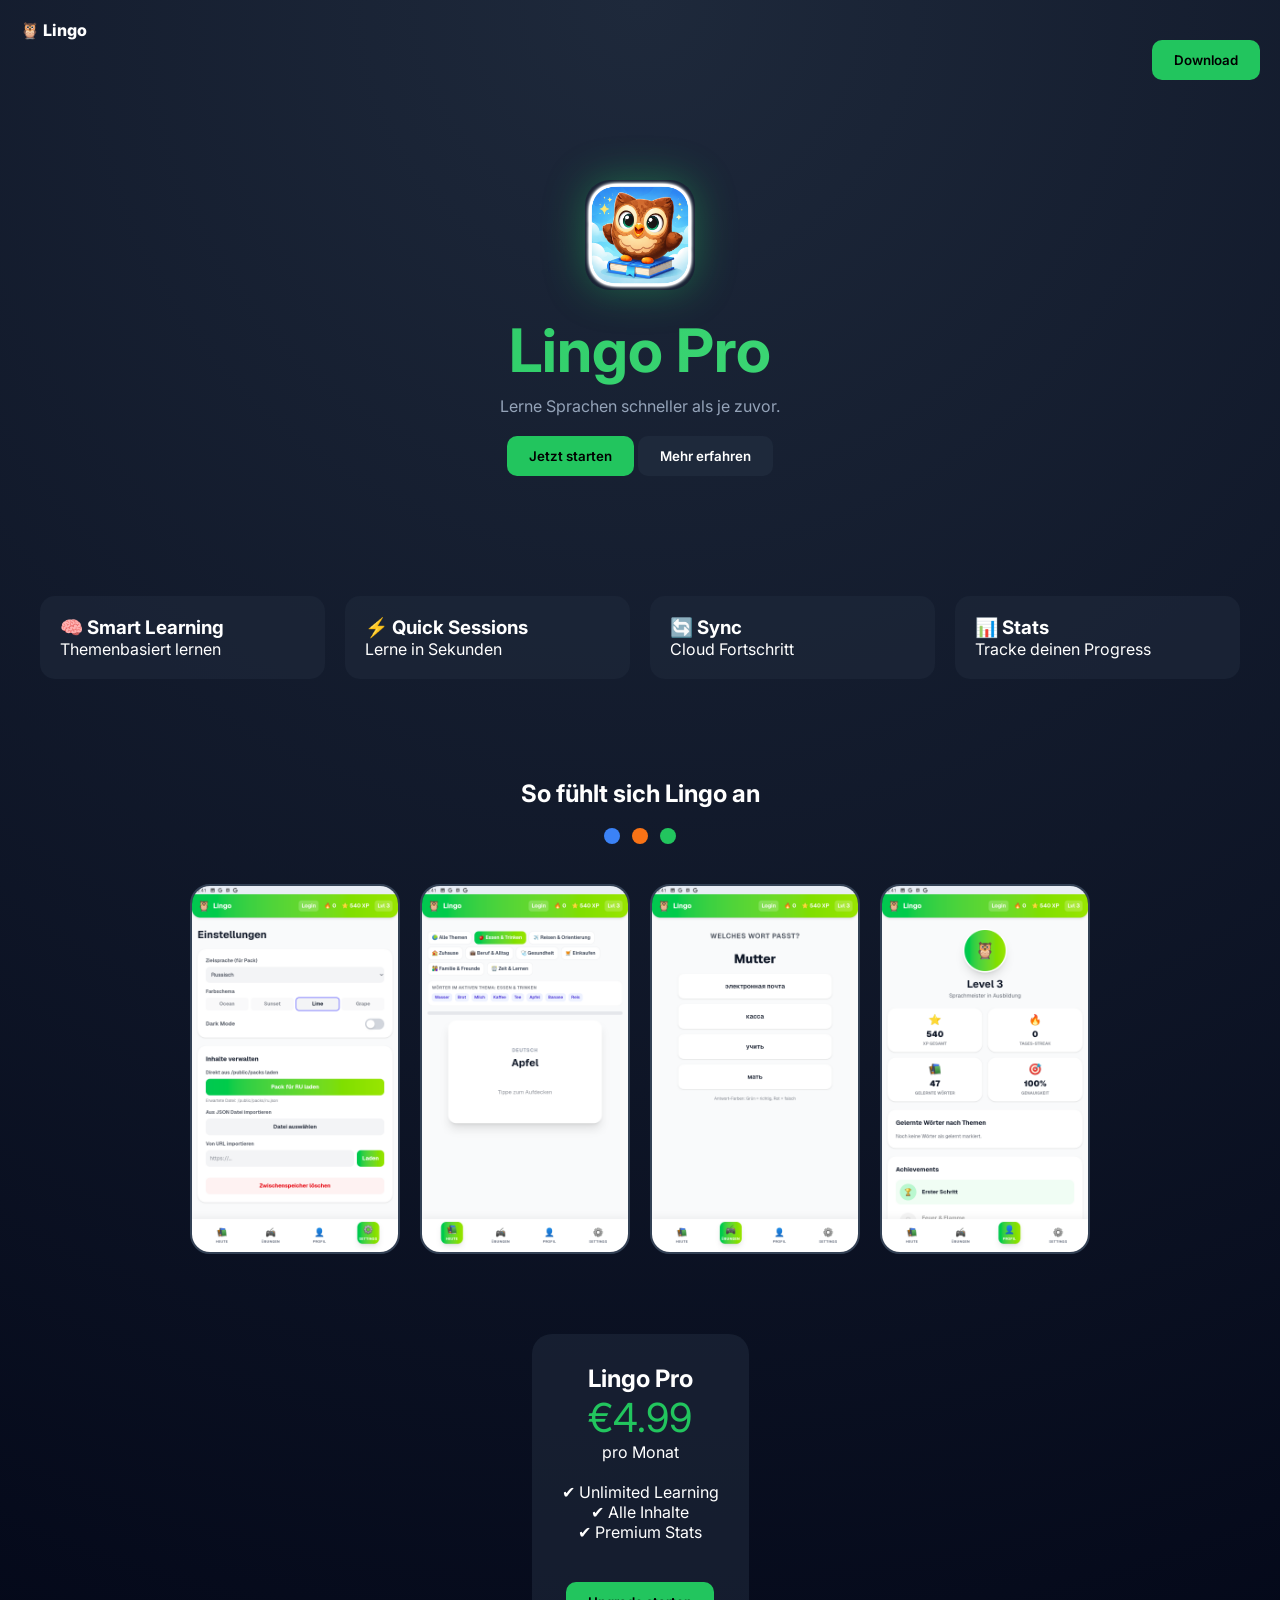
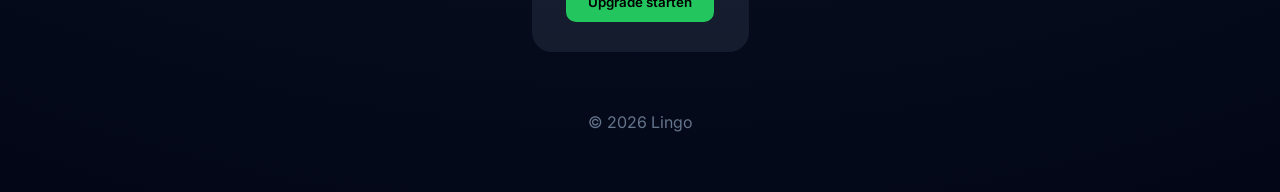
==== index.html @ 9aa7d216 "Add files via upload" ====
<!DOCTYPE html>
<html lang="de">
<head>
<meta charset="UTF-8">
<meta name="viewport" content="width=device-width, initial-scale=1.0">
<title>Lingo Pro</title>

<link href="https://fonts.googleapis.com/css2?family=Inter:wght@300;400;600;800&display=swap" rel="stylesheet">

<style>
*{margin:0;padding:0;box-sizing:border-box;font-family:'Inter',sans-serif;}

body{
  background: radial-gradient(circle at top,#1e293b,#020617);
  color:white;
}

/* NAV */
.nav{
  display:flex;
  justify-content:space-between;
  padding:20px;
}

.logo{font-weight:800;}

/* HERO */
.hero{
  text-align:center;
  padding:80px 20px;
}

.owl{
  width:110px;
  border-radius:25px;
  margin-bottom:20px;
  animation:float 3s ease-in-out infinite;
  box-shadow:0 0 40px rgba(34,197,94,0.4);
}

@keyframes float{
  0%,100%{transform:translateY(0);}
  50%{transform:translateY(-10px);}
}

.hero h1{
  font-size:60px;
  background:linear-gradient(90deg,#22c55e,#4ade80);
  -webkit-background-clip:text;
  color:transparent;
}

.hero p{color:#94a3b8;margin-top:10px;}

.btn{
  margin-top:20px;
  padding:12px 22px;
  border:none;
  border-radius:10px;
  font-weight:600;
  cursor:pointer;
}

.btn-primary{background:#22c55e;color:black;}
.btn-secondary{background:#1e293b;color:white;}

/* FEATURES */
.features{
  display:grid;
  grid-template-columns:repeat(auto-fit,minmax(220px,1fr));
  gap:20px;
  padding:40px;
}

.card{
  background:rgba(30,41,59,0.6);
  padding:20px;
  border-radius:15px;
  transition:.3s;
}

.card:hover{transform:translateY(-5px);}

/* SCREEN SECTION */
.phone-section{
  text-align:center;
  margin-top:60px;
}

/* THEME SWITCH */
.theme-switch{
  display:flex;
  justify-content:center;
  gap:12px;
  margin-top:20px;
}

.theme-switch button{
  width:16px;
  height:16px;
  border:none;
  border-radius:50%;
  cursor:pointer;
}

/* DESKTOP GRID */
.desktop-grid{
  display:grid;
  grid-template-columns:repeat(4,1fr);
  gap:20px;
  max-width:900px;
  margin:40px auto;
}

.desktop-grid img{
  width:100%;
  border-radius:20px;
  border:2px solid #334155;
  transition:.3s;
}

.desktop-grid img:hover{
  transform:scale(1.05);
}

/* MOBILE PHONE */
.phone{
  width:260px;
  height:520px;
  margin:30px auto;
  border-radius:40px;
  border:2px solid #334155;
  overflow:hidden;
  display:none;
}

.slides{
  display:flex;
  width:100%;
  height:100%;
  transition:.5s;
}

.slide{min-width:100%;}

.slide img{
  width:100%;
  height:100%;
  object-fit:cover;
}

/* DOTS */
.dots{
  display:flex;
  justify-content:center;
  gap:8px;
}

.dot{
  width:8px;
  height:8px;
  background:#64748b;
  border-radius:50%;
  cursor:pointer;
}

.dot.active{background:#22c55e;}

/* RESPONSIVE */
@media(max-width:768px){
  .desktop-grid{display:none;}
  .phone{display:block;}
}

@media(min-width:769px){
  .phone,.dots{display:none;}
}

/* PRICING */
.pricing{
  text-align:center;
  margin-top:80px;
}

.price-box{
  display:inline-block;
  padding:30px;
  background:rgba(30,41,59,0.6);
  border-radius:20px;
}

.price{
  font-size:40px;
  color:#22c55e;
}

/* FOOTER */
footer{
  text-align:center;
  margin:60px 0;
  color:#64748b;
}
</style>
</head>

<body>

<!-- NAV -->
<div class="nav">
  <div class="logo">🦉 Lingo</div>
  <button class="btn btn-primary">Download</button>
</div>

<!-- HERO -->
<section class="hero">
  <img src="img/Appicon.png" class="owl">
  <h1>Lingo Pro</h1>
  <p>Lerne Sprachen schneller als je zuvor.</p>

  <button class="btn btn-primary">Jetzt starten</button>
  <button class="btn btn-secondary">Mehr erfahren</button>
</section>

<!-- FEATURES -->
<section class="features">
  <div class="card"><h3>🧠 Smart Learning</h3><p>Themenbasiert lernen</p></div>
  <div class="card"><h3>⚡ Quick Sessions</h3><p>Lerne in Sekunden</p></div>
  <div class="card"><h3>🔄 Sync</h3><p>Cloud Fortschritt</p></div>
  <div class="card"><h3>📊 Stats</h3><p>Tracke deinen Progress</p></div>
</section>

<!-- SCREEN SECTION -->
<section class="phone-section">
  <h2>So fühlt sich Lingo an</h2>

  <div class="theme-switch">
    <button onclick="setTheme('blue')" style="background:#3b82f6"></button>
    <button onclick="setTheme('orange')" style="background:#f97316"></button>
    <button onclick="setTheme('green')" style="background:#22c55e"></button>
  </div>

  <div class="desktop-grid" id="desktopGrid"></div>

  <div class="phone">
    <div class="slides" id="slides"></div>
  </div>

  <div class="dots" id="dots"></div>
</section>

<!-- PRICING -->
<section class="pricing">
  <div class="price-box">
    <h2>Lingo Pro</h2>
    <div class="price">€4.99</div>
    <p>pro Monat</p>
    <br>
    <p>✔ Unlimited Learning<br>✔ Alle Inhalte<br>✔ Premium Stats</p>
    <br>
    <button class="btn btn-primary">Upgrade starten</button>
  </div>
</section>

<footer>© 2026 Lingo</footer>

<script>
const themes={
  blue:["img/blue/BLUE1.png","img/blue/BLUE2.png","img/blue/BLUE3.png","img/blue/BLUE4.png"],
  orange:["img/orange/ORANGE1.png","img/orange/ORANGE2.png","img/orange/ORANGE3.png","img/orange/ORANGE4.png"],
  green:["img/green/GREEN1.png","img/green/GREEN2.png","img/green/GREEN3.png","img/green/GREEN4.png"]
};

let currentTheme="green";
let index=0;

const slides=document.getElementById("slides");
const dotsContainer=document.getElementById("dots");
const desktopGrid=document.getElementById("desktopGrid");

function loadTheme(theme){
  currentTheme=theme;
  index=0;

  desktopGrid.innerHTML="";
  themes[theme].forEach(img=>{
    const image=document.createElement("img");
    image.src=img;
    desktopGrid.appendChild(image);
  });

  slides.innerHTML="";
  dotsContainer.innerHTML="";

  themes[theme].forEach((img,i)=>{
    const slide=document.createElement("div");
    slide.className="slide";

    const image=document.createElement("img");
    image.src=img;

    slide.appendChild(image);
    slides.appendChild(slide);

    const dot=document.createElement("div");
    dot.className="dot";
    if(i===0) dot.classList.add("active");

    dot.onclick=()=>goToSlide(i);
    dotsContainer.appendChild(dot);
  });
}

function updateDots(){
  document.querySelectorAll(".dot").forEach(d=>d.classList.remove("active"));
  document.querySelectorAll(".dot")[index].classList.add("active");
}

function goToSlide(i){
  index=i;
  slides.style.transform="translateX(-"+(i*100)+"%)";
  updateDots();
}

function setTheme(theme){
  loadTheme(theme);
}

setInterval(()=>{
  const keys=Object.keys(themes);
  let i=keys.indexOf(currentTheme);
  i=(i+1)%keys.length;
  loadTheme(keys[i]);
},8000);

setInterval(()=>{
  index=(index+1)%themes[currentTheme].length;
  goToSlide(index);
},3000);

loadTheme(currentTheme);
</script>

</body>
</html>
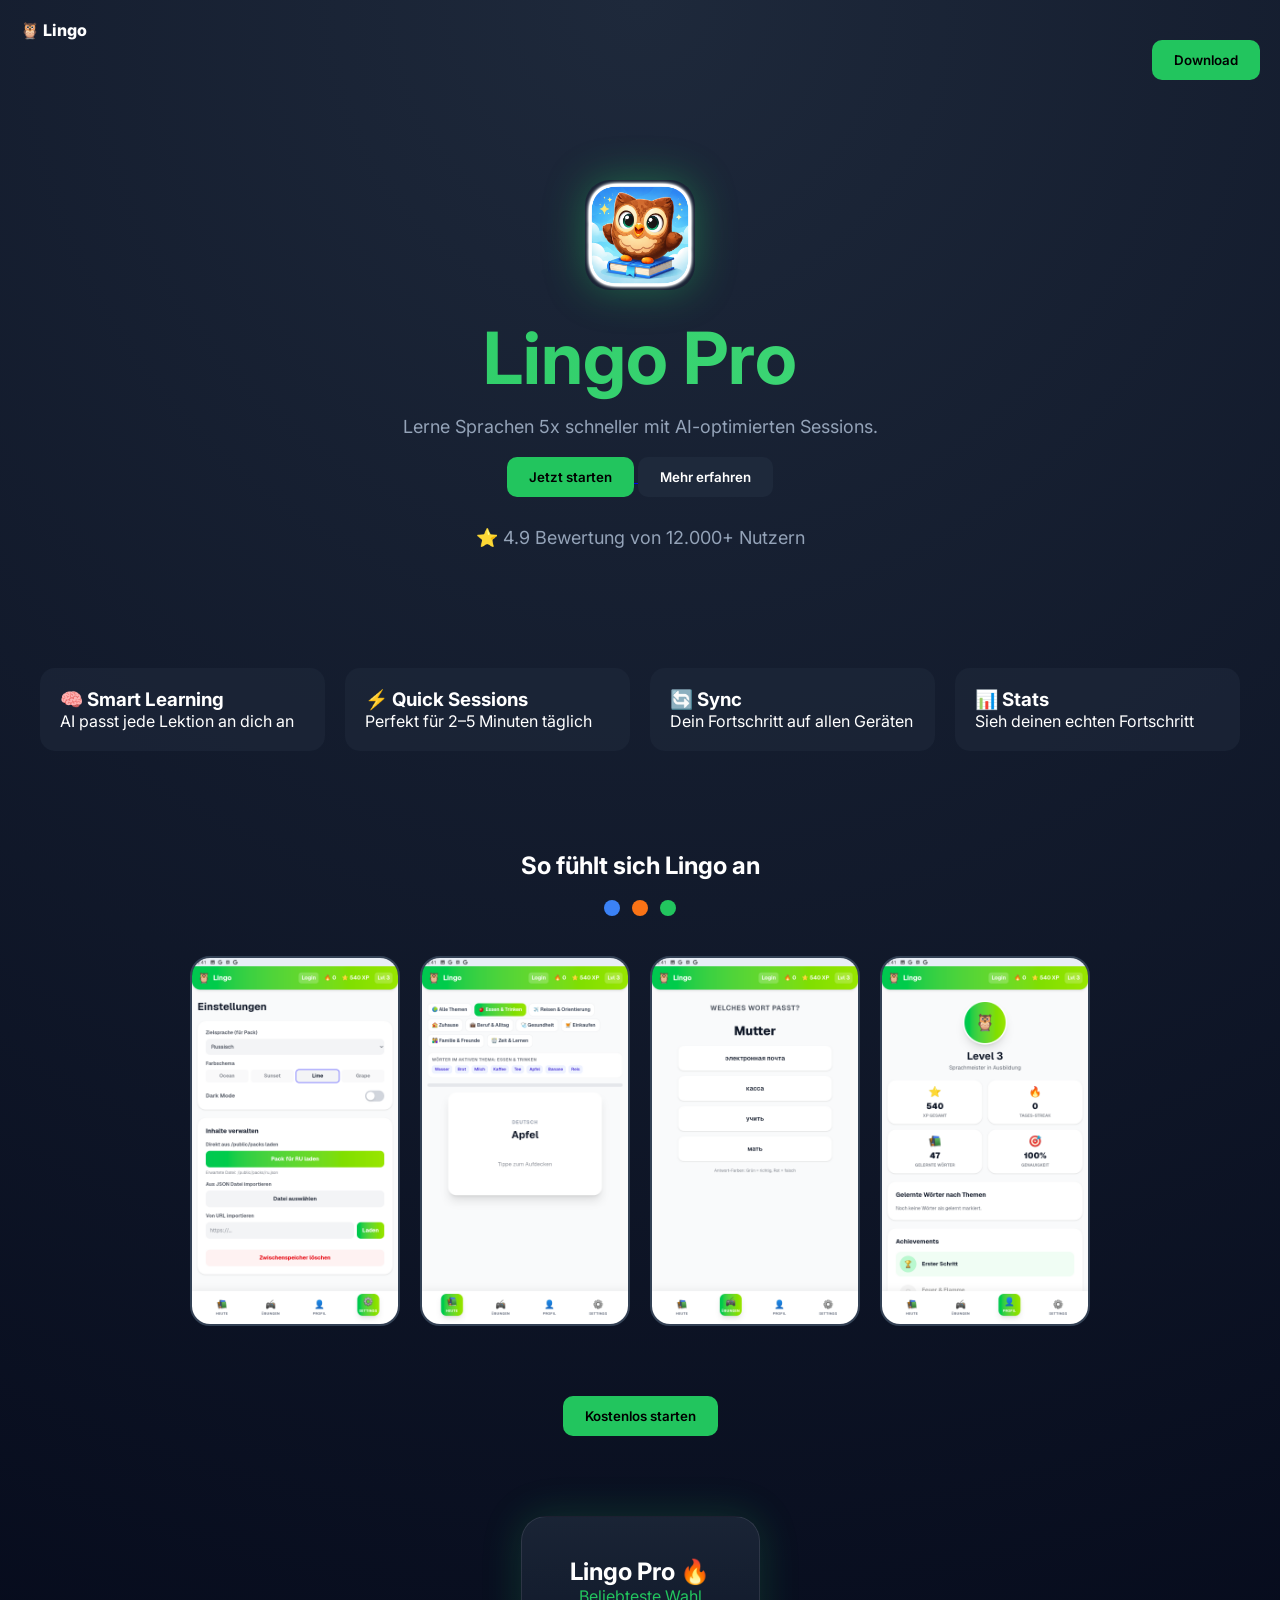
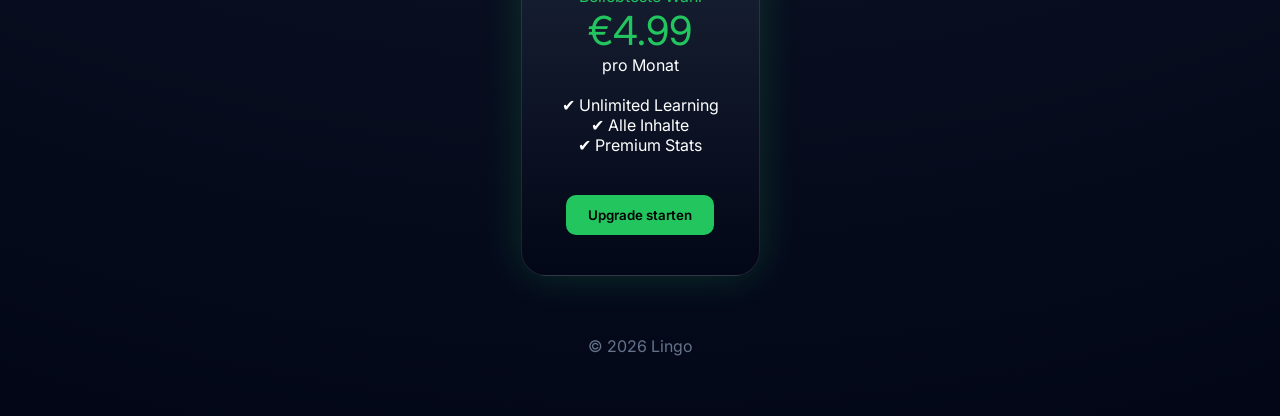
==== commit 43c565fa: "Refactor index.html with new styles and content Updated styles and content for improved layout and r" ====
--- a/index.html
+++ b/index.html
@@ -15,6 +15,10 @@
   color:white;
 }
 
+html{
+  scroll-behavior:smooth;
+}
+
 /* NAV */
 .nav{
   display:flex;
@@ -44,13 +48,17 @@
 }
 
 .hero h1{
-  font-size:60px;
+  font-size:72px;
   background:linear-gradient(90deg,#22c55e,#4ade80);
   -webkit-background-clip:text;
   color:transparent;
 }
 
-.hero p{color:#94a3b8;margin-top:10px;}
+.hero p{
+  color:#94a3b8;
+  margin-top:15px;
+  font-size:18px;
+}
 
 .btn{
   margin-top:20px;
@@ -59,6 +67,11 @@
   border-radius:10px;
   font-weight:600;
   cursor:pointer;
+  transition:.2s;
+}
+
+.btn:hover{
+  transform:scale(1.05);
 }
 
 .btn-primary{background:#22c55e;color:black;}
@@ -184,9 +197,11 @@
 
 .price-box{
   display:inline-block;
-  padding:30px;
-  background:rgba(30,41,59,0.6);
-  border-radius:20px;
+  padding:40px;
+  background:linear-gradient(180deg, rgba(30,41,59,0.8), rgba(2,6,23,0.8));
+  border-radius:25px;
+  border:1px solid rgba(255,255,255,0.1);
+  box-shadow:0 0 40px rgba(34,197,94,0.2);
 }
 
 .price{
@@ -208,25 +223,36 @@
 <!-- NAV -->
 <div class="nav">
   <div class="logo">🦉 Lingo</div>
-  <button class="btn btn-primary">Download</button>
+  <a href="https://play.google.com/store/apps/details?id=dev.flondy.lingo" target="_blank">
+    <button class="btn btn-primary">Download</button>
+  </a>
 </div>
 
 <!-- HERO -->
 <section class="hero">
   <img src="img/Appicon.png" class="owl">
   <h1>Lingo Pro</h1>
-  <p>Lerne Sprachen schneller als je zuvor.</p>
-
-  <button class="btn btn-primary">Jetzt starten</button>
-  <button class="btn btn-secondary">Mehr erfahren</button>
+  <p>Lerne Sprachen 5x schneller mit AI-optimierten Sessions.</p>
+
+  <a href="https://play.google.com/store/apps/details?id=dev.flondy.lingo" target="_blank">
+    <button class="btn btn-primary">Jetzt starten</button>
+  </a>
+
+  <a href="https://play.google.com/store/apps/details?id=dev.flondy.lingo" target="_blank">
+    <button class="btn btn-secondary">Mehr erfahren</button>
+  </a>
+
+  <p style="margin-top:30px;color:#94a3b8;">
+    ⭐️ 4.9 Bewertung von 12.000+ Nutzern
+  </p>
 </section>
 
 <!-- FEATURES -->
 <section class="features">
-  <div class="card"><h3>🧠 Smart Learning</h3><p>Themenbasiert lernen</p></div>
-  <div class="card"><h3>⚡ Quick Sessions</h3><p>Lerne in Sekunden</p></div>
-  <div class="card"><h3>🔄 Sync</h3><p>Cloud Fortschritt</p></div>
-  <div class="card"><h3>📊 Stats</h3><p>Tracke deinen Progress</p></div>
+  <div class="card"><h3>🧠 Smart Learning</h3><p>AI passt jede Lektion an dich an</p></div>
+  <div class="card"><h3>⚡ Quick Sessions</h3><p>Perfekt für 2–5 Minuten täglich</p></div>
+  <div class="card"><h3>🔄 Sync</h3><p>Dein Fortschritt auf allen Geräten</p></div>
+  <div class="card"><h3>📊 Stats</h3><p>Sieh deinen echten Fortschritt</p></div>
 </section>
 
 <!-- SCREEN SECTION -->
@@ -246,19 +272,28 @@
   </div>
 
   <div class="dots" id="dots"></div>
+
+  <a href="https://play.google.com/store/apps/details?id=dev.flondy.lingo" target="_blank">
+    <button class="btn btn-primary" style="margin-top:30px;">
+      Kostenlos starten
+    </button>
+  </a>
 </section>
 
 <!-- PRICING -->
 <section class="pricing">
-  <div class="price-box">
-    <h2>Lingo Pro</h2>
-    <div class="price">€4.99</div>
-    <p>pro Monat</p>
-    <br>
-    <p>✔ Unlimited Learning<br>✔ Alle Inhalte<br>✔ Premium Stats</p>
-    <br>
-    <button class="btn btn-primary">Upgrade starten</button>
-  </div>
+  <a href="https://play.google.com/store/apps/details?id=dev.flondy.lingo" target="_blank" style="text-decoration:none;color:inherit;">
+    <div class="price-box">
+      <h2>Lingo Pro 🔥</h2>
+      <p style="color:#22c55e;">Beliebteste Wahl</p>
+      <div class="price">€4.99</div>
+      <p>pro Monat</p>
+      <br>
+      <p>✔ Unlimited Learning<br>✔ Alle Inhalte<br>✔ Premium Stats</p>
+      <br>
+      <button class="btn btn-primary">Upgrade starten</button>
+    </div>
+  </a>
 </section>
 
 <footer>© 2026 Lingo</footer>
@@ -341,4 +376,4 @@
 </script>
 
 </body>
-</html>+</html>
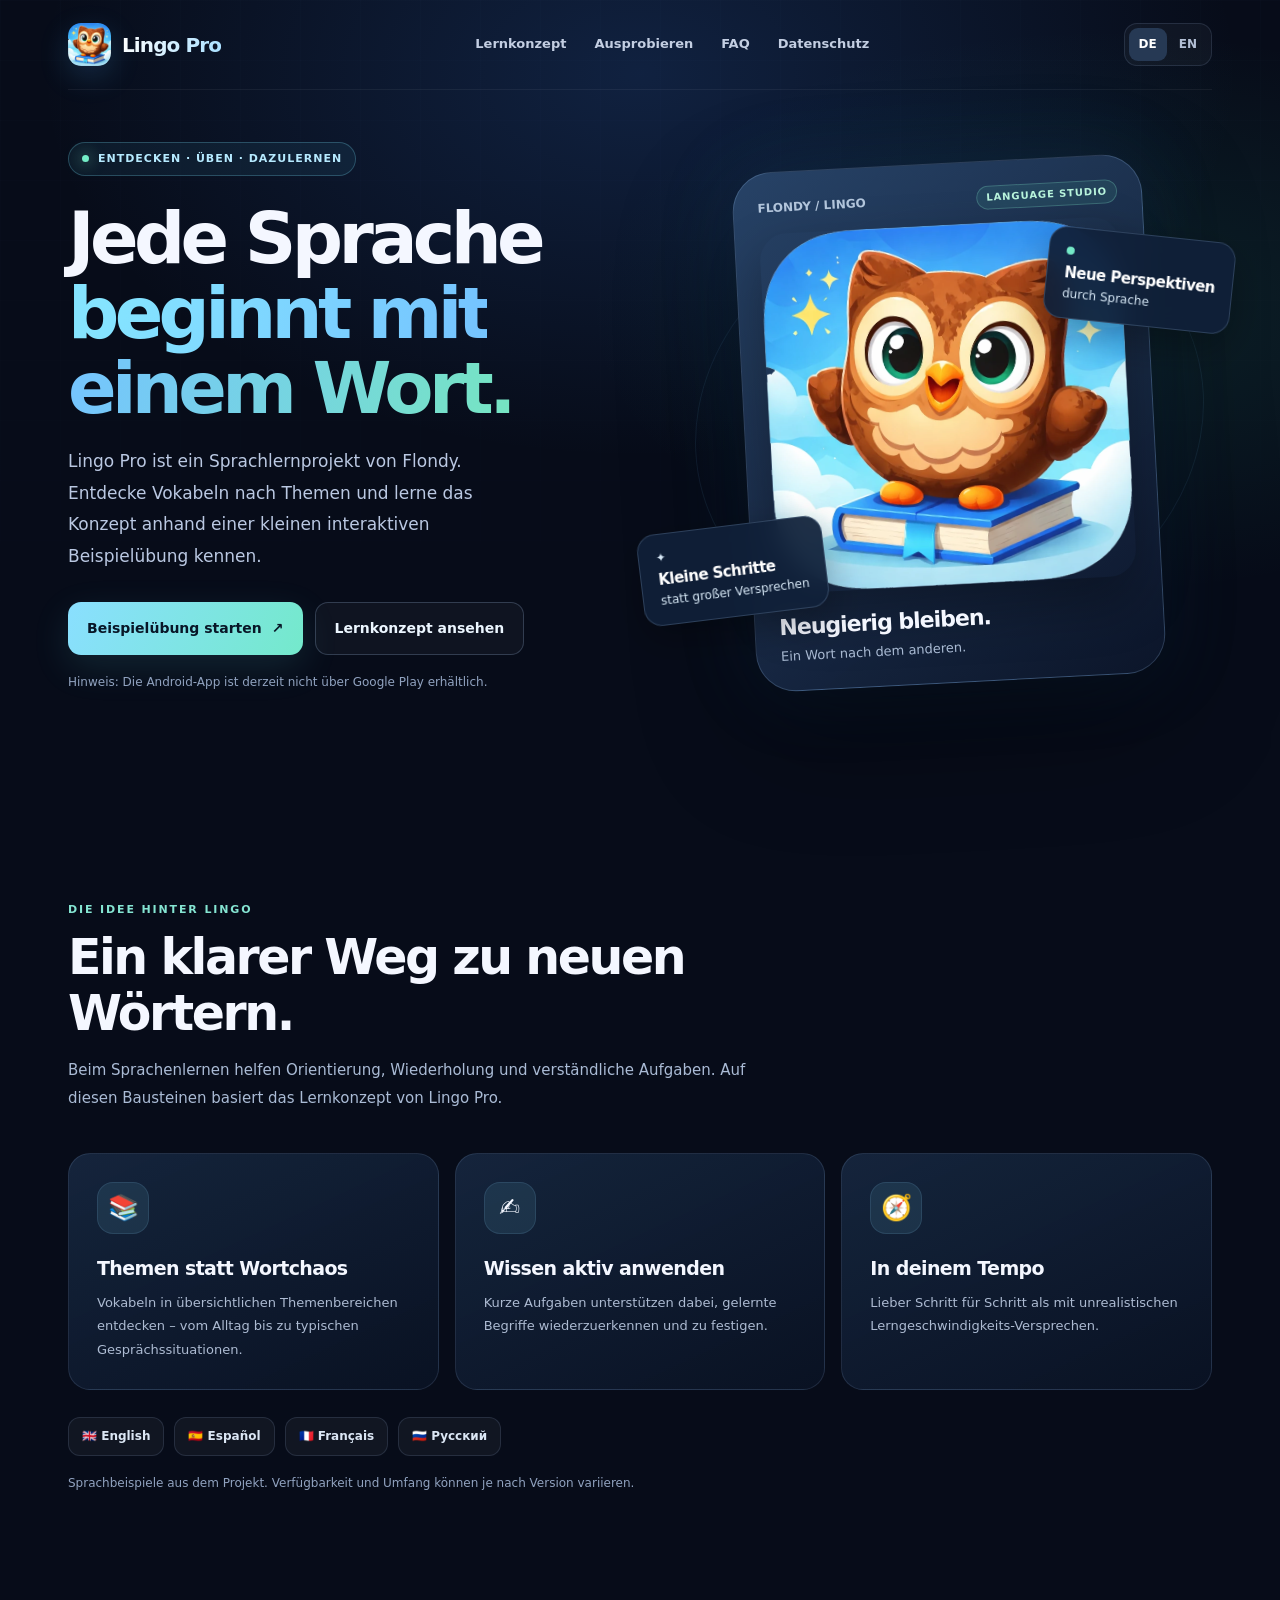
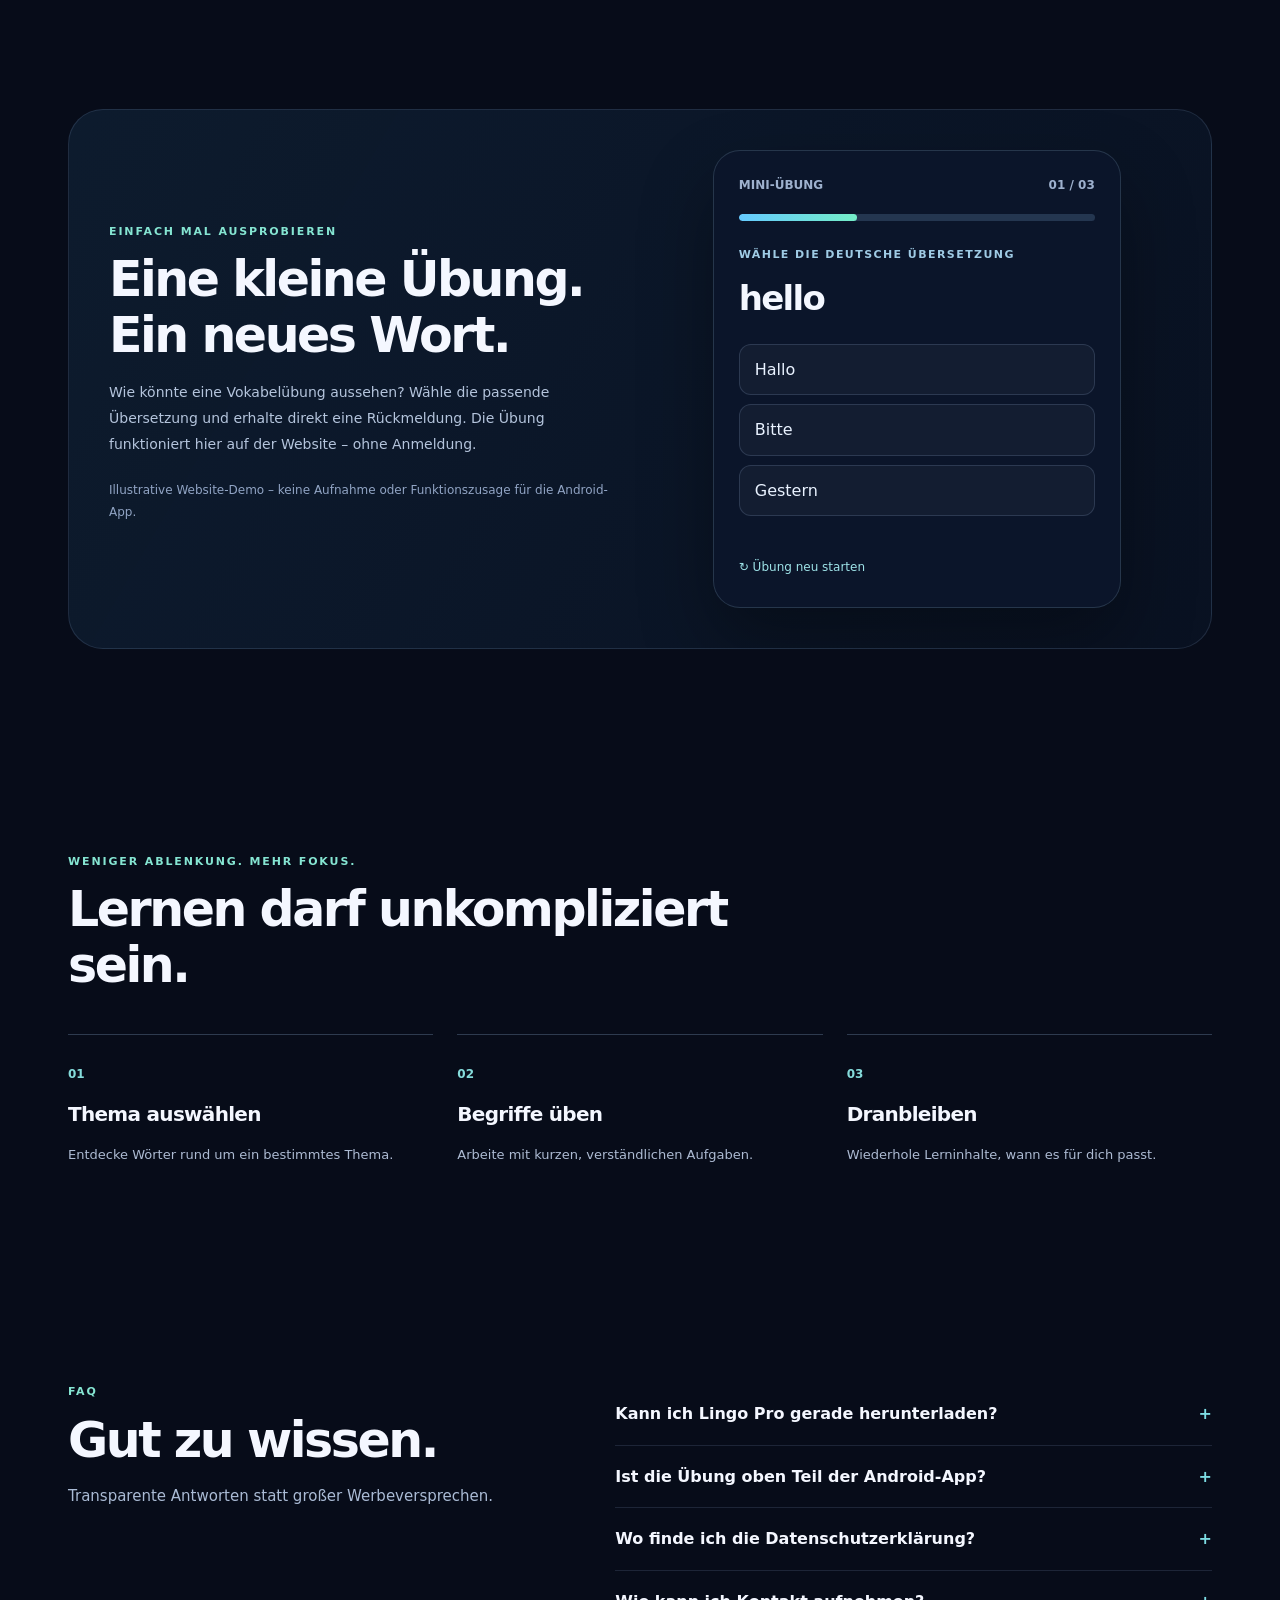
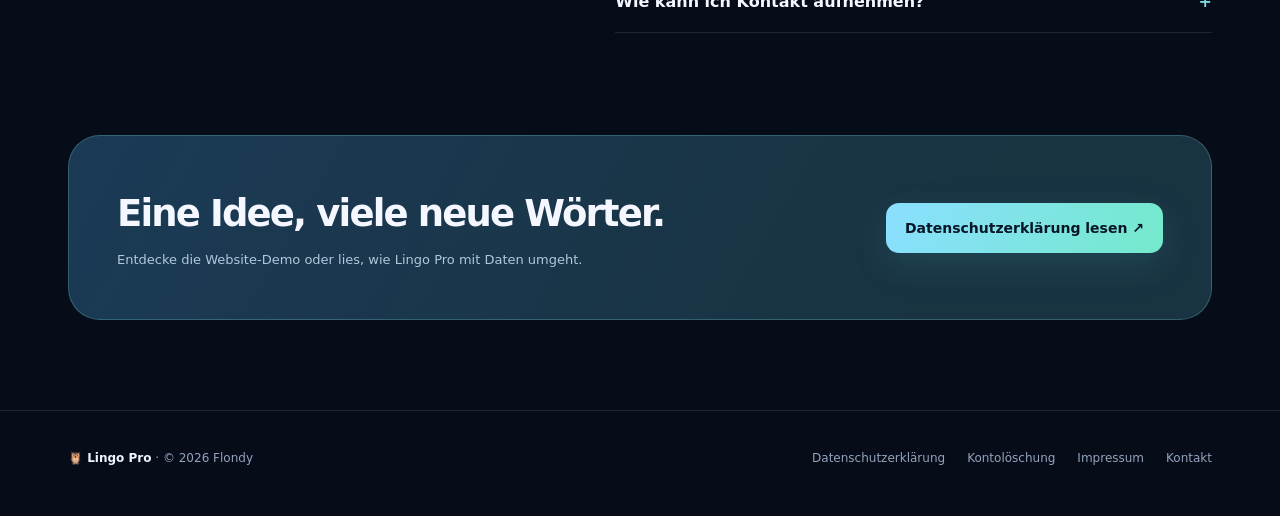
==== commit 6015df48: "Add files via upload" ====
--- a/index.html
+++ b/index.html
@@ -1,379 +1,40 @@
-<!DOCTYPE html>
-<html lang="de">
-<head>
-<meta charset="UTF-8">
-<meta name="viewport" content="width=device-width, initial-scale=1.0">
-<title>Lingo Pro</title>
-
-<link href="https://fonts.googleapis.com/css2?family=Inter:wght@300;400;600;800&display=swap" rel="stylesheet">
-
-<style>
-*{margin:0;padding:0;box-sizing:border-box;font-family:'Inter',sans-serif;}
-
-body{
-  background: radial-gradient(circle at top,#1e293b,#020617);
-  color:white;
-}
-
-html{
-  scroll-behavior:smooth;
-}
-
-/* NAV */
-.nav{
-  display:flex;
-  justify-content:space-between;
-  padding:20px;
-}
-
-.logo{font-weight:800;}
-
-/* HERO */
-.hero{
-  text-align:center;
-  padding:80px 20px;
-}
-
-.owl{
-  width:110px;
-  border-radius:25px;
-  margin-bottom:20px;
-  animation:float 3s ease-in-out infinite;
-  box-shadow:0 0 40px rgba(34,197,94,0.4);
-}
-
-@keyframes float{
-  0%,100%{transform:translateY(0);}
-  50%{transform:translateY(-10px);}
-}
-
-.hero h1{
-  font-size:72px;
-  background:linear-gradient(90deg,#22c55e,#4ade80);
-  -webkit-background-clip:text;
-  color:transparent;
-}
-
-.hero p{
-  color:#94a3b8;
-  margin-top:15px;
-  font-size:18px;
-}
-
-.btn{
-  margin-top:20px;
-  padding:12px 22px;
-  border:none;
-  border-radius:10px;
-  font-weight:600;
-  cursor:pointer;
-  transition:.2s;
-}
-
-.btn:hover{
-  transform:scale(1.05);
-}
-
-.btn-primary{background:#22c55e;color:black;}
-.btn-secondary{background:#1e293b;color:white;}
-
-/* FEATURES */
-.features{
-  display:grid;
-  grid-template-columns:repeat(auto-fit,minmax(220px,1fr));
-  gap:20px;
-  padding:40px;
-}
-
-.card{
-  background:rgba(30,41,59,0.6);
-  padding:20px;
-  border-radius:15px;
-  transition:.3s;
-}
-
-.card:hover{transform:translateY(-5px);}
-
-/* SCREEN SECTION */
-.phone-section{
-  text-align:center;
-  margin-top:60px;
-}
-
-/* THEME SWITCH */
-.theme-switch{
-  display:flex;
-  justify-content:center;
-  gap:12px;
-  margin-top:20px;
-}
-
-.theme-switch button{
-  width:16px;
-  height:16px;
-  border:none;
-  border-radius:50%;
-  cursor:pointer;
-}
-
-/* DESKTOP GRID */
-.desktop-grid{
-  display:grid;
-  grid-template-columns:repeat(4,1fr);
-  gap:20px;
-  max-width:900px;
-  margin:40px auto;
-}
-
-.desktop-grid img{
-  width:100%;
-  border-radius:20px;
-  border:2px solid #334155;
-  transition:.3s;
-}
-
-.desktop-grid img:hover{
-  transform:scale(1.05);
-}
-
-/* MOBILE PHONE */
-.phone{
-  width:260px;
-  height:520px;
-  margin:30px auto;
-  border-radius:40px;
-  border:2px solid #334155;
-  overflow:hidden;
-  display:none;
-}
-
-.slides{
-  display:flex;
-  width:100%;
-  height:100%;
-  transition:.5s;
-}
-
-.slide{min-width:100%;}
-
-.slide img{
-  width:100%;
-  height:100%;
-  object-fit:cover;
-}
-
-/* DOTS */
-.dots{
-  display:flex;
-  justify-content:center;
-  gap:8px;
-}
-
-.dot{
-  width:8px;
-  height:8px;
-  background:#64748b;
-  border-radius:50%;
-  cursor:pointer;
-}
-
-.dot.active{background:#22c55e;}
-
-/* RESPONSIVE */
-@media(max-width:768px){
-  .desktop-grid{display:none;}
-  .phone{display:block;}
-}
-
-@media(min-width:769px){
-  .phone,.dots{display:none;}
-}
-
-/* PRICING */
-.pricing{
-  text-align:center;
-  margin-top:80px;
-}
-
-.price-box{
-  display:inline-block;
-  padding:40px;
-  background:linear-gradient(180deg, rgba(30,41,59,0.8), rgba(2,6,23,0.8));
-  border-radius:25px;
-  border:1px solid rgba(255,255,255,0.1);
-  box-shadow:0 0 40px rgba(34,197,94,0.2);
-}
-
-.price{
-  font-size:40px;
-  color:#22c55e;
-}
-
-/* FOOTER */
-footer{
-  text-align:center;
-  margin:60px 0;
-  color:#64748b;
-}
-</style>
-</head>
-
-<body>
-
-<!-- NAV -->
-<div class="nav">
-  <div class="logo">🦉 Lingo</div>
-  <a href="https://play.google.com/store/apps/details?id=dev.flondy.lingo" target="_blank">
-    <button class="btn btn-primary">Download</button>
-  </a>
-</div>
-
-<!-- HERO -->
-<section class="hero">
-  <img src="img/Appicon.png" class="owl">
-  <h1>Lingo Pro</h1>
-  <p>Lerne Sprachen 5x schneller mit AI-optimierten Sessions.</p>
-
-  <a href="https://play.google.com/store/apps/details?id=dev.flondy.lingo" target="_blank">
-    <button class="btn btn-primary">Jetzt starten</button>
-  </a>
-
-  <a href="https://play.google.com/store/apps/details?id=dev.flondy.lingo" target="_blank">
-    <button class="btn btn-secondary">Mehr erfahren</button>
-  </a>
-
-  <p style="margin-top:30px;color:#94a3b8;">
-    ⭐️ 4.9 Bewertung von 12.000+ Nutzern
-  </p>
-</section>
-
-<!-- FEATURES -->
-<section class="features">
-  <div class="card"><h3>🧠 Smart Learning</h3><p>AI passt jede Lektion an dich an</p></div>
-  <div class="card"><h3>⚡ Quick Sessions</h3><p>Perfekt für 2–5 Minuten täglich</p></div>
-  <div class="card"><h3>🔄 Sync</h3><p>Dein Fortschritt auf allen Geräten</p></div>
-  <div class="card"><h3>📊 Stats</h3><p>Sieh deinen echten Fortschritt</p></div>
-</section>
-
-<!-- SCREEN SECTION -->
-<section class="phone-section">
-  <h2>So fühlt sich Lingo an</h2>
-
-  <div class="theme-switch">
-    <button onclick="setTheme('blue')" style="background:#3b82f6"></button>
-    <button onclick="setTheme('orange')" style="background:#f97316"></button>
-    <button onclick="setTheme('green')" style="background:#22c55e"></button>
-  </div>
-
-  <div class="desktop-grid" id="desktopGrid"></div>
-
-  <div class="phone">
-    <div class="slides" id="slides"></div>
-  </div>
-
-  <div class="dots" id="dots"></div>
-
-  <a href="https://play.google.com/store/apps/details?id=dev.flondy.lingo" target="_blank">
-    <button class="btn btn-primary" style="margin-top:30px;">
-      Kostenlos starten
-    </button>
-  </a>
-</section>
-
-<!-- PRICING -->
-<section class="pricing">
-  <a href="https://play.google.com/store/apps/details?id=dev.flondy.lingo" target="_blank" style="text-decoration:none;color:inherit;">
-    <div class="price-box">
-      <h2>Lingo Pro 🔥</h2>
-      <p style="color:#22c55e;">Beliebteste Wahl</p>
-      <div class="price">€4.99</div>
-      <p>pro Monat</p>
-      <br>
-      <p>✔ Unlimited Learning<br>✔ Alle Inhalte<br>✔ Premium Stats</p>
-      <br>
-      <button class="btn btn-primary">Upgrade starten</button>
-    </div>
-  </a>
-</section>
-
-<footer>© 2026 Lingo</footer>
-
-<script>
-const themes={
-  blue:["img/blue/BLUE1.png","img/blue/BLUE2.png","img/blue/BLUE3.png","img/blue/BLUE4.png"],
-  orange:["img/orange/ORANGE1.png","img/orange/ORANGE2.png","img/orange/ORANGE3.png","img/orange/ORANGE4.png"],
-  green:["img/green/GREEN1.png","img/green/GREEN2.png","img/green/GREEN3.png","img/green/GREEN4.png"]
-};
-
-let currentTheme="green";
-let index=0;
-
-const slides=document.getElementById("slides");
-const dotsContainer=document.getElementById("dots");
-const desktopGrid=document.getElementById("desktopGrid");
-
-function loadTheme(theme){
-  currentTheme=theme;
-  index=0;
-
-  desktopGrid.innerHTML="";
-  themes[theme].forEach(img=>{
-    const image=document.createElement("img");
-    image.src=img;
-    desktopGrid.appendChild(image);
-  });
-
-  slides.innerHTML="";
-  dotsContainer.innerHTML="";
-
-  themes[theme].forEach((img,i)=>{
-    const slide=document.createElement("div");
-    slide.className="slide";
-
-    const image=document.createElement("img");
-    image.src=img;
-
-    slide.appendChild(image);
-    slides.appendChild(slide);
-
-    const dot=document.createElement("div");
-    dot.className="dot";
-    if(i===0) dot.classList.add("active");
-
-    dot.onclick=()=>goToSlide(i);
-    dotsContainer.appendChild(dot);
-  });
-}
-
-function updateDots(){
-  document.querySelectorAll(".dot").forEach(d=>d.classList.remove("active"));
-  document.querySelectorAll(".dot")[index].classList.add("active");
-}
-
-function goToSlide(i){
-  index=i;
-  slides.style.transform="translateX(-"+(i*100)+"%)";
-  updateDots();
-}
-
-function setTheme(theme){
-  loadTheme(theme);
-}
-
-setInterval(()=>{
-  const keys=Object.keys(themes);
-  let i=keys.indexOf(currentTheme);
-  i=(i+1)%keys.length;
-  loadTheme(keys[i]);
-},8000);
-
-setInterval(()=>{
-  index=(index+1)%themes[currentTheme].length;
-  goToSlide(index);
-},3000);
-
-loadTheme(currentTheme);
-</script>
-
-</body>
-</html>
+<!DOCTYPE html>
+<html lang="de">
+<head>
+<meta charset="utf-8">
+<meta name="viewport" content="width=device-width,initial-scale=1">
+<meta name="theme-color" content="#070c19">
+<meta name="description" content="Lingo Pro – ein Sprachlernprojekt von Flondy. Entdecke themenbasiertes Vokabellernen und eine interaktive Beispielübung.">
+<meta property="og:title" content="Lingo Pro – Sprachen entdecken">
+<meta property="og:description" content="Entdecke das Sprachlernprojekt Lingo Pro von Flondy.">
+<meta property="og:type" content="website">
+<meta property="og:image" content="assets/lingo-owl.webp">
+<link rel="icon" href="assets/favicon.png">
+<link rel="stylesheet" href="styles.css">
+<title>Lingo Pro – Sprachen entdecken | Flondy</title>
+</head>
+<body>
+<div class="top-glow" aria-hidden="true"></div><div class="sky-grid" aria-hidden="true"></div>
+<div class="wrap">
+<header class="header">
+<a class="brand" href="index.html" aria-label="Lingo Pro Startseite"><img src="assets/favicon.png" class="brand-icon" alt=""><span>Lingo Pro</span></a>
+<nav class="nav" aria-label="Hauptnavigation"><a href="#features" data-i18n="navFeatures">Lernkonzept</a><a href="#demo" data-i18n="navDemo">Ausprobieren</a><a href="#faq">FAQ</a><a href="privacy.html" data-i18n="navPrivacy">Datenschutz</a></nav>
+<div class="language-toggle" role="group" aria-label="Language / Sprache"><button type="button" data-lang="de" class="active" aria-pressed="true">DE</button><button type="button" data-lang="en" aria-pressed="false">EN</button></div>
+</header>
+<main>
+<section class="hero" aria-labelledby="hero-title">
+<div><span class="eyebrow" data-i18n="heroEyebrow">Entdecken · Üben · Dazulernen</span><h1 id="hero-title"><span data-i18n="heroTitle1">Jede Sprache</span><br><span class="gradient-text" data-i18n="heroTitle2">beginnt mit einem Wort.</span></h1><p class="hero-lead" data-i18n="heroLead">Lingo Pro ist ein Sprachlernprojekt von Flondy. Entdecke Vokabeln nach Themen und lerne das Konzept anhand einer kleinen interaktiven Beispielübung kennen.</p><div class="actions"><a class="btn primary" href="#demo"><span data-i18n="heroBtn1">Beispielübung starten</span><span aria-hidden="true">↗</span></a><a class="btn outline" href="#features" data-i18n="heroBtn2">Lernkonzept ansehen</a></div><p class="small-note" data-i18n="availability">Hinweis: Die Android-App ist derzeit nicht über Google Play erhältlich.</p></div>
+<div class="hero-art" aria-label="Lingo-Eulenmotiv"><div class="art-orbit"></div><div class="art-orbit two"></div><div class="owl-card"><div class="glass-top"><span>FLONDY / LINGO</span><span class="brand-chip">LANGUAGE STUDIO</span></div><img src="assets/lingo-owl.webp" class="owl-image" alt="Illustration der braunen Lingo-Eule auf Büchern"><h3 data-i18n="owlTitle">Neugierig bleiben.</h3><p data-i18n="owlSub">Ein Wort nach dem anderen.</p></div><div class="floating-label float-a"><span class="dot"></span><b data-i18n="floatTitle1">Neue Perspektiven</b><span data-i18n="floatSubtitle1">durch Sprache</span></div><div class="floating-label float-b">✦ <b data-i18n="floatTitle2">Kleine Schritte</b><span data-i18n="floatSubtitle2">statt großer Versprechen</span></div></div>
+</section>
+<section class="section" id="features"><div class="section-head"><div class="kicker" data-i18n="kicker1">Die Idee hinter Lingo</div><h2 data-i18n="featuresTitle">Ein klarer Weg zu neuen Wörtern.</h2><p data-i18n="featuresLead">Beim Sprachenlernen helfen Orientierung, Wiederholung und verständliche Aufgaben. Auf diesen Bausteinen basiert das Lernkonzept von Lingo Pro.</p></div>
+<div class="feature-grid"><article class="feature"><div class="symbol" aria-hidden="true">📚</div><h3 data-i18n="feature1Title">Themen statt Wortchaos</h3><p data-i18n="feature1Text">Vokabeln in übersichtlichen Themenbereichen entdecken – vom Alltag bis zu typischen Gesprächssituationen.</p></article><article class="feature"><div class="symbol" aria-hidden="true">✍️</div><h3 data-i18n="feature2Title">Wissen aktiv anwenden</h3><p data-i18n="feature2Text">Kurze Aufgaben unterstützen dabei, gelernte Begriffe wiederzuerkennen und zu festigen.</p></article><article class="feature"><div class="symbol" aria-hidden="true">🧭</div><h3 data-i18n="feature3Title">In deinem Tempo</h3><p data-i18n="feature3Text">Lieber Schritt für Schritt als mit unrealistischen Lerngeschwindigkeits-Versprechen.</p></article></div>
+<div class="languages" aria-label="Sprachbeispiele"><span class="language-pill">🇬🇧 English</span><span class="language-pill">🇪🇸 Español</span><span class="language-pill">🇫🇷 Français</span><span class="language-pill">🇷🇺 Русский</span></div><p class="small-note" data-i18n="languageNote">Sprachbeispiele aus dem Projekt. Verfügbarkeit und Umfang können je nach Version variieren.</p></section>
+<section class="section" id="demo"><div class="demo-wrap"><div class="demo-copy"><div class="kicker" data-i18n="demoKicker">Einfach mal ausprobieren</div><h2 data-i18n="demoTitle">Eine kleine Übung. Ein neues Wort.</h2><p data-i18n="demoText">Wie könnte eine Vokabelübung aussehen? Wähle die passende Übersetzung und erhalte direkt eine Rückmeldung. Die Übung funktioniert hier auf der Website – ohne Anmeldung.</p><p class="disclaimer" data-i18n="demoDisclaimer">Illustrative Website-Demo – keine Aufnahme oder Funktionszusage für die Android-App.</p></div><div class="demo-surface" aria-label="Interaktive Website-Beispielübung"><div class="demo-top"><span data-i18n="demoTop">MINI-ÜBUNG</span><span id="demo-count">01 / 03</span></div><div class="demo-progress"><span id="demo-progress"></span></div><div class="demo-caption" data-i18n="demoPrompt">Wähle die deutsche Übersetzung</div><div class="demo-word" id="demo-word">hello</div><div class="demo-choices" id="demo-choices"></div><p id="demo-feedback" class="demo-feedback" aria-live="polite"></p><button type="button" class="demo-restart" id="demo-reset" data-i18n="demoReset">↻ Übung neu starten</button></div></div></section>
+<section class="section" id="how"><div class="section-head"><div class="kicker" data-i18n="howKicker">Weniger Ablenkung. Mehr Fokus.</div><h2 data-i18n="howTitle">Lernen darf unkompliziert sein.</h2></div><div class="steps"><div class="step"><span class="num">01</span><h3 data-i18n="step1Title">Thema auswählen</h3><p data-i18n="step1Text">Entdecke Wörter rund um ein bestimmtes Thema.</p></div><div class="step"><span class="num">02</span><h3 data-i18n="step2Title">Begriffe üben</h3><p data-i18n="step2Text">Arbeite mit kurzen, verständlichen Aufgaben.</p></div><div class="step"><span class="num">03</span><h3 data-i18n="step3Title">Dranbleiben</h3><p data-i18n="step3Text">Wiederhole Lerninhalte, wann es für dich passt.</p></div></div></section>
+<section class="section faq" id="faq"><div><div class="kicker">FAQ</div><h2 data-i18n="faqTitle">Gut zu wissen.</h2><p class="section-intro" data-i18n="faqLead">Transparente Antworten statt großer Werbeversprechen.</p></div><div><details><summary data-i18n="faq1Q">Kann ich Lingo Pro gerade herunterladen?</summary><p data-i18n="faq1A">Die zuvor veröffentlichte Android-App ist derzeit nicht im Google Play Store verfügbar. Deshalb verlinken wir hier keinen nicht funktionierenden Download.</p></details><details><summary data-i18n="faq2Q">Ist die Übung oben Teil der Android-App?</summary><p data-i18n="faq2A">Nein. Sie ist eine eigenständige, illustrative Beispielübung auf dieser Website.</p></details><details><summary data-i18n="faq3Q">Wo finde ich die Datenschutzerklärung?</summary><p><a href="privacy.html" data-i18n="faq3A">Hier findest du die separate Datenschutzerklärung für Website und App.</a></p></details><details><summary data-i18n="faq4Q">Wie kann ich Kontakt aufnehmen?</summary><p><a href="mailto:flondy.dev@gmail.com">flondy.dev@gmail.com</a></p></details></div></section>
+<div class="cta-block"><div><h2 data-i18n="ctaTitle">Eine Idee, viele neue Wörter.</h2><p data-i18n="ctaText">Entdecke die Website-Demo oder lies, wie Lingo Pro mit Daten umgeht.</p></div><a class="btn primary" href="privacy.html" data-i18n="ctaButton">Datenschutzerklärung lesen ↗</a></div>
+</main>
+</div>
+<footer class="footer"><div class="wrap footer-row"><div><strong style="color:#edf5ff">🦉 Lingo Pro</strong> <span>· © 2026 Flondy</span></div><div class="footer-links"><a href="privacy.html" data-i18n="footerPrivacy">Datenschutzerklärung</a><a href="delete-account.html" data-i18n="footerDelete">Kontolöschung</a><a href="impressum.html" data-i18n="footerImpressum">Impressum</a><a href="mailto:flondy.dev@gmail.com">Kontakt</a></div></div></footer>
+<script src="site.js" defer></script>
+</body></html>
--- a/styles.css
+++ b/styles.css
@@ -0,0 +1,6 @@
+:root{color-scheme:dark;--bg:#070c19;--surface:#101a2d;--surface2:#15213a;--ink:#f4f7ff;--muted:#a9b7d1;--line:rgba(180,208,255,.13);--blue:#65caff;--mint:#74edc7;--gold:#ffcf8b;--radius:26px}
+*{box-sizing:border-box}html{scroll-behavior:smooth}body{margin:0;background:var(--bg);color:var(--ink);font-family:Inter,ui-sans-serif,system-ui,-apple-system,BlinkMacSystemFont,'Segoe UI',sans-serif;line-height:1.6;overflow-x:hidden}a{color:inherit;text-decoration:none}button{font:inherit}button,a{-webkit-tap-highlight-color:transparent}button:focus-visible,a:focus-visible{outline:3px solid var(--gold);outline-offset:4px}::selection{background:rgba(101,202,255,.35);color:white}.wrap{max-width:1192px;margin:0 auto;padding:0 24px}.top-glow{position:absolute;z-index:-1;pointer-events:none;inset:0 0 auto;height:820px;background:radial-gradient(ellipse 60% 60% at 50% 9%,rgba(53,119,220,.2),transparent 78%),radial-gradient(ellipse 50% 43% at 86% 38%,rgba(45,175,140,.13),transparent 80%)}.sky-grid{position:absolute;z-index:-1;inset:0 0 auto;height:920px;opacity:.18;background-image:linear-gradient(rgba(160,193,255,.07) 1px,transparent 1px),linear-gradient(90deg,rgba(160,193,255,.07) 1px,transparent 1px);background-size:60px 60px;mask-image:linear-gradient(to bottom,#000,transparent 85%)}.header{height:90px;display:flex;align-items:center;justify-content:space-between;gap:16px;border-bottom:1px solid rgba(255,255,255,.055)}.brand{display:flex;align-items:center;gap:11px;font-size:20px;font-weight:900;letter-spacing:-.9px}.brand-icon{width:43px;height:43px;display:block;border-radius:13px;object-fit:cover;box-shadow:0 10px 30px rgba(75,177,255,.18)}.brand span{background:linear-gradient(105deg,#fff,#a8dfff);background-clip:text;-webkit-background-clip:text;color:transparent}.nav{display:flex;align-items:center;gap:28px}.nav a{color:#c3cee2;font-size:13px;font-weight:650;transition:color .2s}.nav a:hover{color:white}.language-toggle{display:flex;align-items:center;border:1px solid var(--line);border-radius:13px;padding:4px;gap:2px;background:rgba(255,255,255,.035)}.language-toggle button{cursor:pointer;border:0;border-radius:9px;background:transparent;padding:7px 10px;color:#b3bfd5;font-size:12px;font-weight:800}.language-toggle button.active{background:#263954;color:#fff}.mobile-cta{display:none}.eyebrow{display:inline-flex;align-items:center;gap:9px;border:1px solid rgba(122,223,243,.25);border-radius:99px;padding:7px 13px;color:#b6eaff;background:rgba(67,167,202,.09);font-weight:750;font-size:11px;letter-spacing:.09em;text-transform:uppercase}.eyebrow:before{content:'';height:7px;width:7px;border-radius:100%;background:var(--mint);box-shadow:0 0 16px var(--mint)}.hero{position:relative;display:grid;grid-template-columns:1.04fr .96fr;align-items:center;gap:50px;min-height:680px;padding-top:52px;padding-bottom:95px}.hero h1{font-size:clamp(47px,5.6vw,79px);letter-spacing:-.065em;line-height:1.05;margin:25px 0 20px;max-width:780px;font-weight:850}.gradient-text{background:linear-gradient(105deg,#85e4ff 5%,#75c4ff 48%,#76e5c1 100%);background-clip:text;-webkit-background-clip:text;color:transparent}.hero-lead{color:#bac8e2;font-size:17px;max-width:475px;line-height:1.85}.actions{display:flex;flex-wrap:wrap;gap:12px;margin-top:30px}.btn{display:inline-flex;align-items:center;justify-content:center;gap:10px;padding:14px 19px;border-radius:13px;font-weight:760;font-size:14px;min-height:49px;transition:transform .22s,border .22s,background .22s;cursor:pointer}.btn:hover{transform:translateY(-2px)}.btn.primary{color:#081627;background:linear-gradient(115deg,#8adfff,#74e9cb);box-shadow:0 12px 37px rgba(84,194,207,.14)}.btn.outline{border:1px solid rgba(179,212,255,.21);color:#ecf6ff;background:rgba(255,255,255,.035)}.small-note{font-size:12px;color:#91a3c0;margin-top:18px}.hero-art{position:relative;min-width:0;min-height:540px;display:grid;place-items:center}.art-orbit{position:absolute;inset:9% 0;background:radial-gradient(circle at center,rgba(88,187,226,.16),transparent 60%);border:1px solid rgba(124,192,247,.09);border-radius:50%;transform:rotate(-16deg) scale(.98)}.art-orbit.two{inset:16% 10%;transform:rotate(33deg);border-style:dashed}.owl-card{position:relative;width:min(86%,410px);border-radius:40px;padding:24px;background:linear-gradient(145deg,rgba(41,69,106,.95),rgba(12,22,43,.97));border:1px solid rgba(172,214,255,.19);box-shadow:0 42px 115px rgba(0,0,0,.42),0 0 80px rgba(34,116,195,.15);transform:rotate(-3deg)}.owl-card .glass-top{display:flex;justify-content:space-between;align-items:center;color:#b2c5db;font-weight:750;font-size:12px;margin-bottom:13px}.brand-chip{border:1px solid rgba(137,229,203,.25);border-radius:40px;background:rgba(88,212,172,.10);color:#b8f4dc;padding:3px 9px;font-size:10px;letter-spacing:.09em}.owl-image{display:block;width:100%;aspect-ratio:1/1;object-fit:cover;border-radius:27px;box-shadow:0 24px 54px rgba(0,0,0,.3)}.owl-card h3{font-size:22px;line-height:1.3;letter-spacing:-.045em;margin:20px 0 4px}.owl-card p{margin:0;color:#aabbd4;font-size:13px}.floating-label{position:absolute;border:1px solid rgba(182,216,255,.18);background:rgba(16,32,57,.93);box-shadow:0 15px 40px rgba(0,0,0,.30);border-radius:18px;padding:14px 17px;backdrop-filter:blur(12px);font-size:12px;color:#d9eaf8}.float-a{top:15%;right:-4%;transform:rotate(6deg)}.float-b{bottom:14%;left:-9%;transform:rotate(-7deg)}.float-a b,.float-b b{display:block;color:white;font-size:15px;letter-spacing:-.035em}.float-a .dot{display:inline-block;width:8px;height:8px;background:#74e9c7;border-radius:50%;margin-right:6px}.section{padding:102px 0;scroll-margin-top:34px}.section-head{max-width:740px;margin-bottom:40px}.kicker{color:#85e5d2;font-size:11px;font-weight:820;text-transform:uppercase;letter-spacing:.17em}.section h2,.page-title{font-size:clamp(31px,4vw,49px);letter-spacing:-.05em;line-height:1.14;margin:12px 0 14px}.section-head p,.section-intro{font-size:15px;line-height:1.85;color:#aabbd5;max-width:680px}.feature-grid{display:grid;grid-template-columns:repeat(3,minmax(0,1fr));gap:16px}.feature{border:1px solid var(--line);border-radius:22px;padding:28px;min-height:230px;background:linear-gradient(155deg,rgba(27,47,75,.7),rgba(10,19,37,.83));position:relative;overflow:hidden;transition:transform .25s,border-color .25s}.feature:hover{transform:translateY(-4px);border-color:rgba(124,224,235,.38)}.feature .symbol{width:52px;height:52px;border-radius:16px;display:grid;place-items:center;font-size:25px;background:rgba(115,211,230,.11);border:1px solid rgba(150,212,254,.12);margin-bottom:19px}.feature h3{font-size:19px;letter-spacing:-.032em;margin:0 0 8px}.feature p{font-size:13px;color:#adbbd2;margin:0;line-height:1.8}.languages{display:flex;flex-wrap:wrap;gap:10px;margin-top:27px}.language-pill{background:rgba(255,255,255,.045);border:1px solid var(--line);border-radius:12px;padding:9px 13px;color:#dce7f5;font-size:12px;font-weight:680}.demo-wrap{background:linear-gradient(120deg,rgba(38,86,126,.21),rgba(23,49,80,.17));border:1px solid var(--line);border-radius:35px;padding:40px;display:grid;grid-template-columns:1fr 1fr;gap:45px;align-items:center;position:relative;overflow:hidden}.demo-copy h2{margin:12px 0 15px}.demo-copy p{color:#b4c4dc;line-height:1.86;font-size:14px}.disclaimer{font-size:12px!important;color:#91a4c4!important;margin-top:22px}.demo-surface{margin:auto;width:100%;max-width:408px;border-radius:27px;border:1px solid rgba(179,220,248,.16);background:#0b152a;padding:25px;box-shadow:0 34px 75px rgba(0,0,0,.32)}.demo-top{display:flex;justify-content:space-between;align-items:center;color:#9eb1ce;font-size:12px;font-weight:720}.demo-progress{height:7px;border-radius:50px;background:#243650;margin:18px 0 25px;overflow:hidden}.demo-progress span{display:block;width:40%;height:100%;border-radius:20px;background:linear-gradient(90deg,var(--blue),var(--mint))}.demo-caption{font-size:11px;text-transform:uppercase;color:#9fcbe5;letter-spacing:.13em;font-weight:840}.demo-word{font-size:34px;letter-spacing:-.05em;font-weight:840;margin:8px 0 18px}.demo-choices{display:grid;gap:9px}.demo-choice{width:100%;text-align:left;padding:12px 15px;border:1px solid rgba(175,206,244,.16);border-radius:12px;background:rgba(255,255,255,.035);color:#e9f2ff;cursor:pointer;transition:all .18s}.demo-choice:hover{border-color:rgba(133,215,255,.6);background:rgba(118,197,235,.1)}.demo-choice.correct{border-color:#7be2b6;background:rgba(66,175,127,.16)}.demo-choice.incorrect{border-color:#ffadac;background:rgba(255,113,110,.12)}.demo-feedback{min-height:23px;margin:14px 0 0;font-size:12px;color:#bcd0e7}.demo-restart{font-size:12px;color:#9ee3e8;cursor:pointer;border:0;background:transparent;padding:4px 0}.steps{display:grid;grid-template-columns:repeat(3,minmax(0,1fr));gap:24px}.step{border-top:1px solid rgba(170,210,250,.24);padding-top:25px}.step .num{font-size:12px;color:#85dcdb;font-weight:850}.step h3{margin:12px 0 6px;font-size:20px;letter-spacing:-.035em}.step p{color:#adbbd3;font-size:13px;line-height:1.8}.faq{display:grid;grid-template-columns:1fr 1.2fr;gap:50px}.faq details{padding:18px 0;border-bottom:1px solid var(--line)}.faq summary{cursor:pointer;font-weight:750;list-style:none;display:flex;gap:10px;justify-content:space-between}.faq summary::-webkit-details-marker{display:none}.faq summary:after{content:'+';color:#7ddde4}.faq details[open] summary:after{content:'−'}.faq details p{font-size:13px;color:#b2c0d7;margin-bottom:2px}.cta-block{margin:0 0 90px;background:linear-gradient(120deg,rgba(62,150,193,.24),rgba(80,201,155,.13) 75%),#101d34;border:1px solid rgba(127,226,228,.25);border-radius:32px;padding:48px;display:flex;justify-content:space-between;gap:24px;align-items:center}.cta-block h2{font-size:clamp(25px,3vw,37px);letter-spacing:-.05em;margin:0 0 7px}.cta-block p{font-size:13px;color:#b0c8dc;margin:0}.footer{border-top:1px solid var(--line);padding:38px 0 48px;color:#92a4bc;font-size:12px}.footer-row{display:flex;justify-content:space-between;align-items:center;flex-wrap:wrap;gap:24px}.footer-links{display:flex;gap:22px;flex-wrap:wrap}.footer-links a:hover{color:#c0edff}.page-hero{padding:80px 0 26px}.prose{max-width:900px;margin:0 auto 95px}.prose .notice{padding:20px 22px;background:rgba(234,164,91,.075);border:1px solid rgba(255,200,119,.25);border-radius:16px;color:#ffddac;margin:27px 0 35px;font-size:13px}.prose h2{font-size:22px;letter-spacing:-.025em;margin:36px 0 12px;color:#e6f6ff}.prose h3{font-size:16px;margin:23px 0 7px;color:#e2efff}.prose p,.prose li{color:#b9c7df;font-size:14px;line-height:1.85}.prose ul{padding-left:23px}.prose a{color:#88e2fd;text-decoration:underline;text-underline-offset:3px}.prose .block{padding:22px 24px;background:rgba(255,255,255,.025);border:1px solid var(--line);border-radius:18px}.prose .block h2:first-child{margin-top:0}.muted{color:#98aac4}.footnote{font-size:12px!important;color:#8fa0bc!important}.legal-switch{margin:20px 0 14px}.legal-switch button{background:transparent;border:1px solid var(--line);border-radius:11px;padding:9px 16px;color:#aac7df;cursor:pointer;margin-right:7px;font-weight:800}.legal-switch button.active{background:rgba(110,208,228,.16);border-color:rgba(148,225,235,.48);color:#e4fbff}.hidden{display:none!important}
+@media(max-width:980px){.nav{gap:15px}.nav a{font-size:12px}.hero{gap:20px}.floating-label.float-b{left:-2%}.owl-card{width:90%}.demo-wrap{gap:23px;padding:26px}.faq{gap:25px}}
+@media(max-width:760px){.header{height:76px}.nav{display:none}.mobile-cta{display:flex;align-items:center;gap:8px}.hero{grid-template-columns:1fr;padding-top:62px;padding-bottom:65px;gap:0;min-height:0}.hero h1{max-width:650px;font-size:clamp(44px,11vw,68px)}.hero-art{min-height:510px}.owl-card{width:min(77%,400px)}.float-a{right:2%}.float-b{left:1%}.section{padding:70px 0}.feature-grid{grid-template-columns:1fr}.feature{min-height:0}.demo-wrap{grid-template-columns:1fr;padding:23px;border-radius:25px}.demo-surface{max-width:440px}.steps{grid-template-columns:1fr;gap:15px}.faq{grid-template-columns:1fr;gap:12px}.cta-block{padding:30px;display:block}.cta-block .btn{margin-top:20px}.page-hero{padding:48px 0 15px}}
+@media(max-width:420px){.wrap{padding:0 17px}.brand{font-size:18px}.brand-icon{width:38px;height:38px}.hero-art{min-height:410px}.owl-card{width:86%;padding:14px;border-radius:27px}.owl-card .owl-image{border-radius:20px}.owl-card h3{font-size:19px}.floating-label{font-size:10px;padding:10px 11px}.float-b{left:-2%}.float-a{right:-1%}.actions .btn{width:100%}.demo-surface{padding:18px}}
+@media(prefers-reduced-motion:reduce){html{scroll-behavior:auto}*,*:before,*:after{transition:none!important;animation:none!important}}
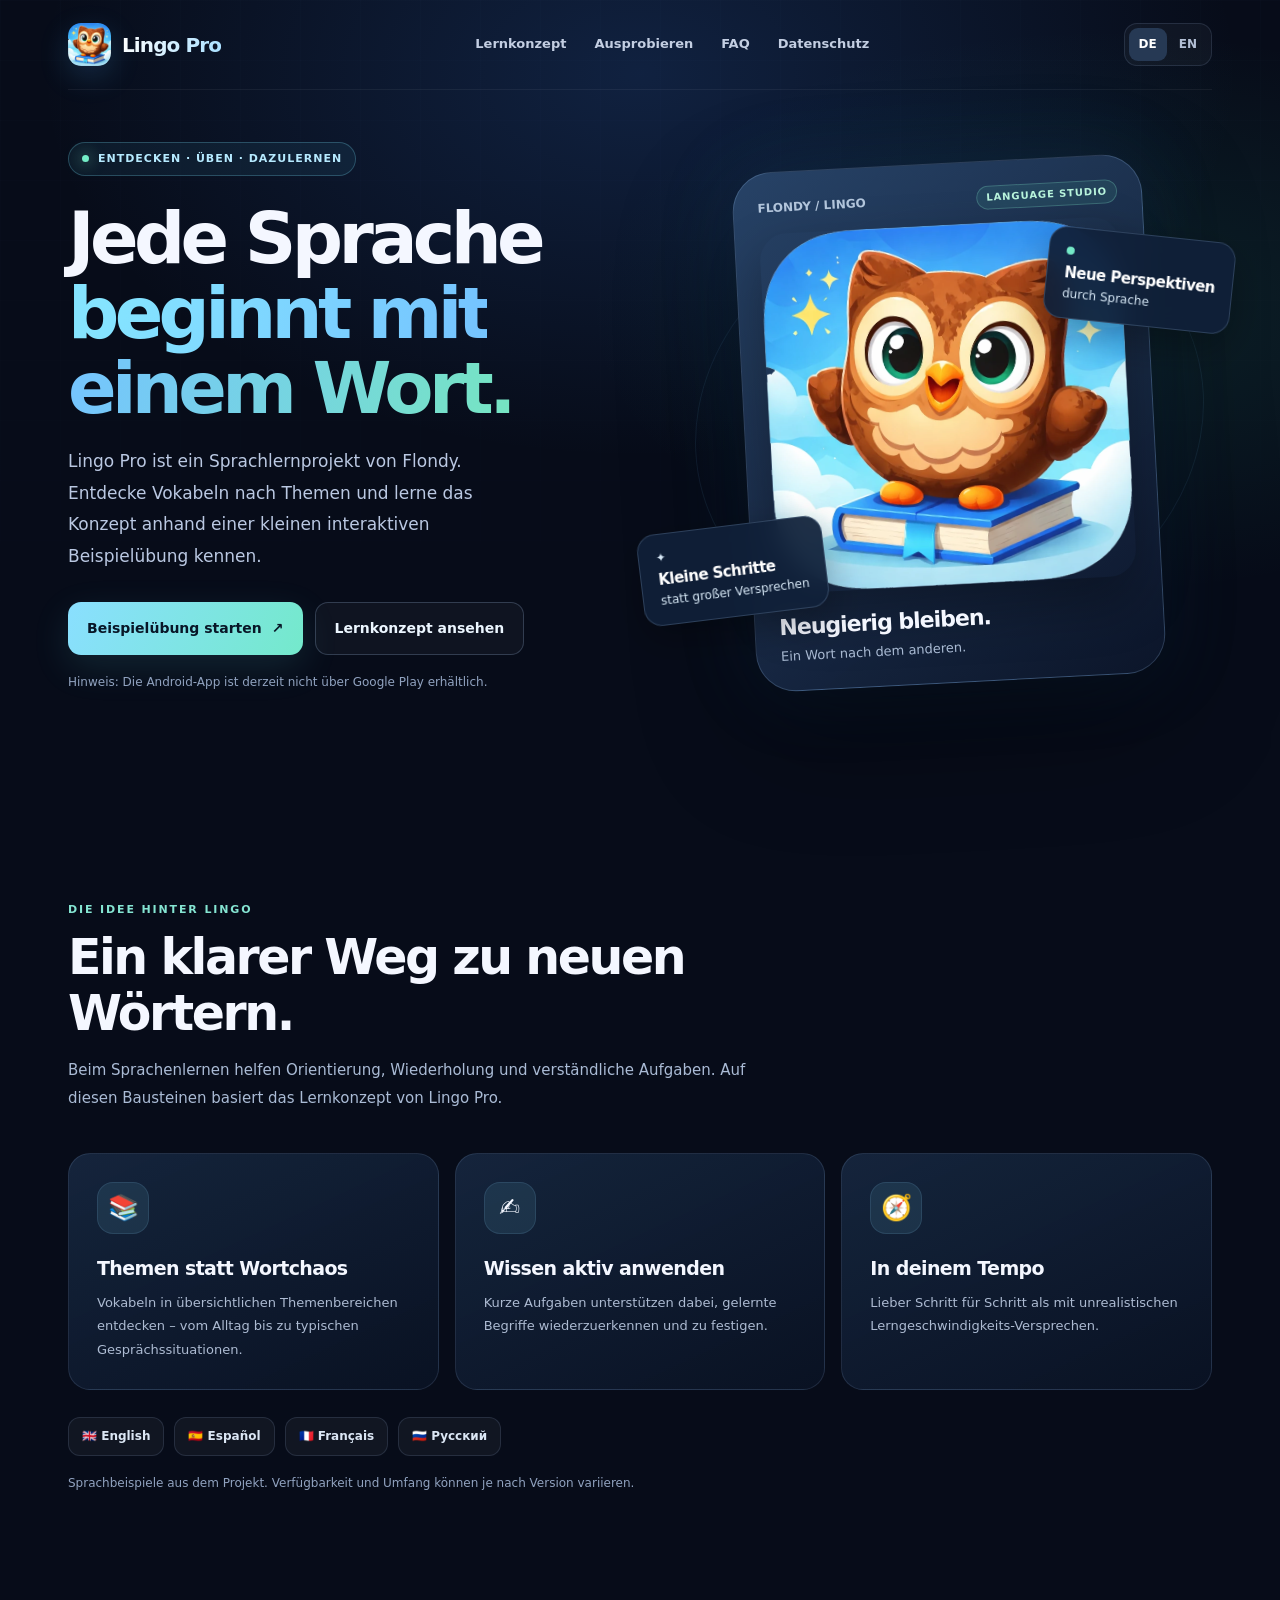
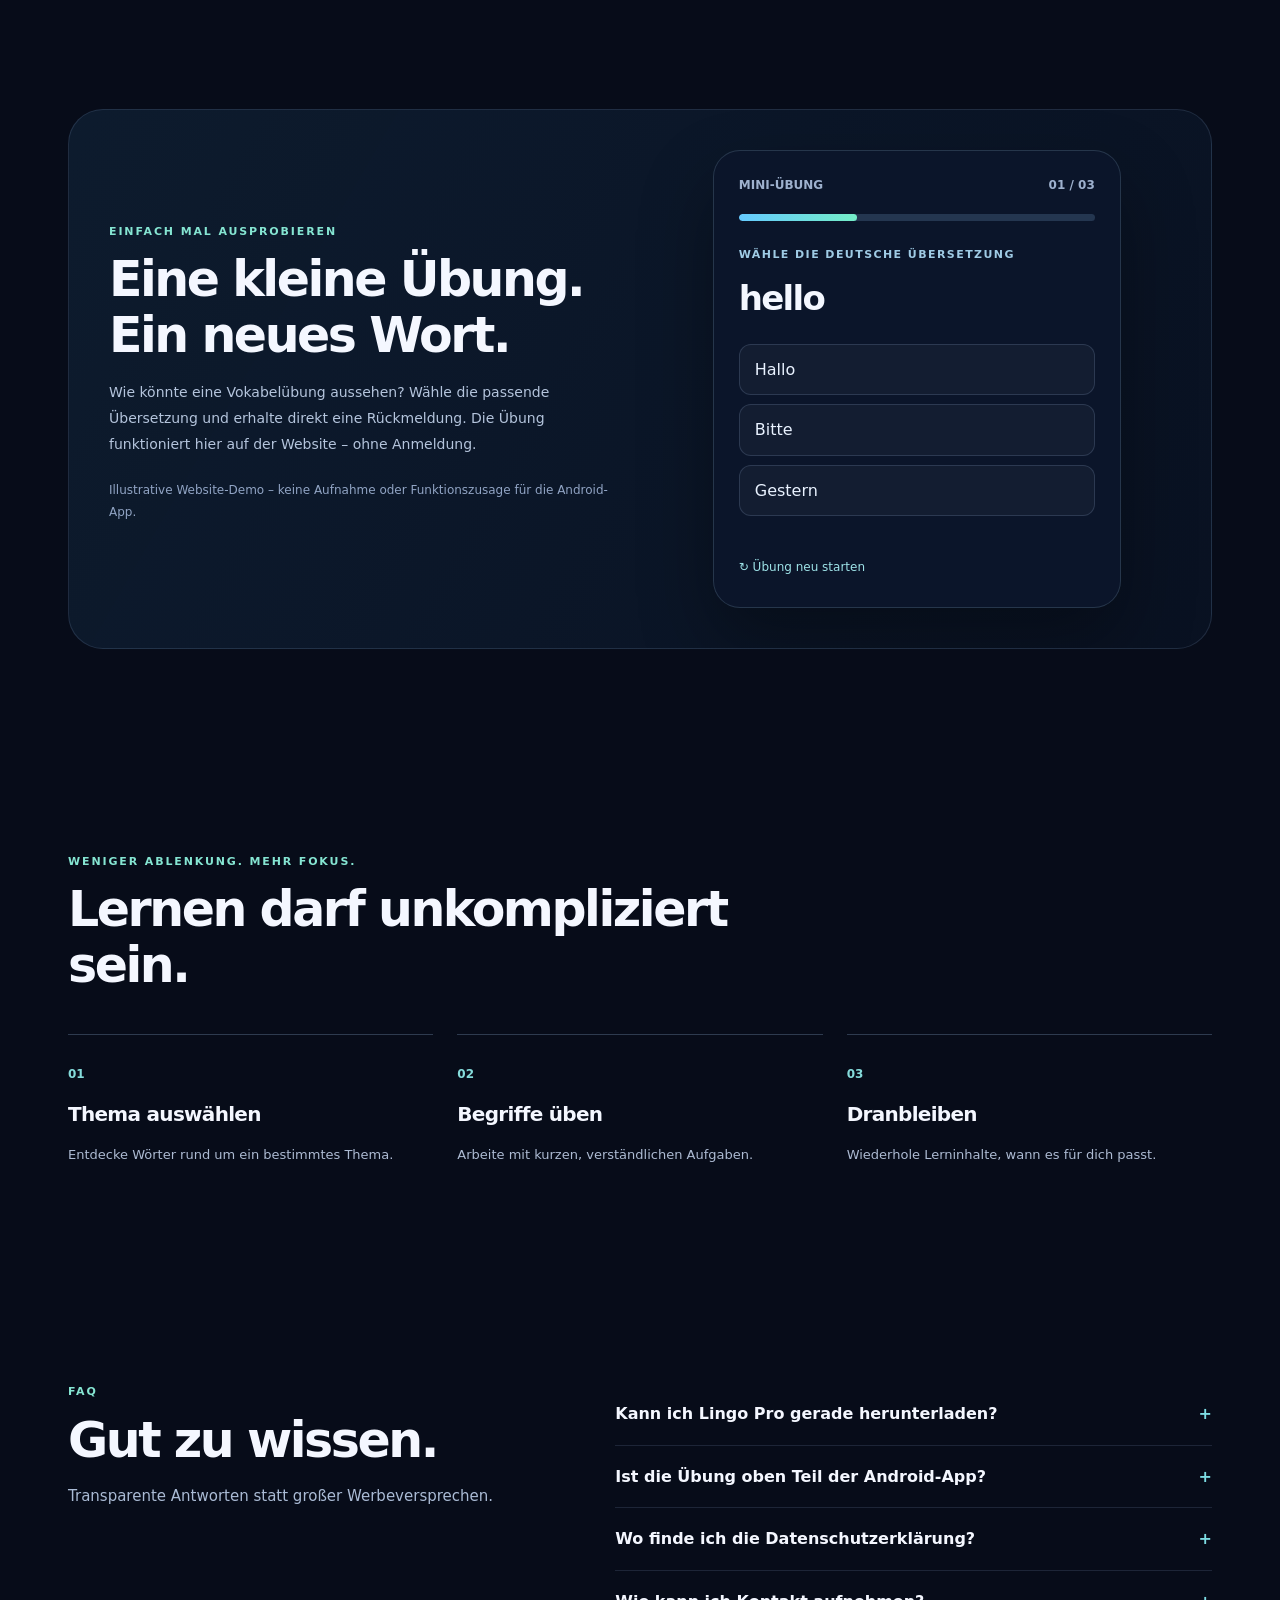
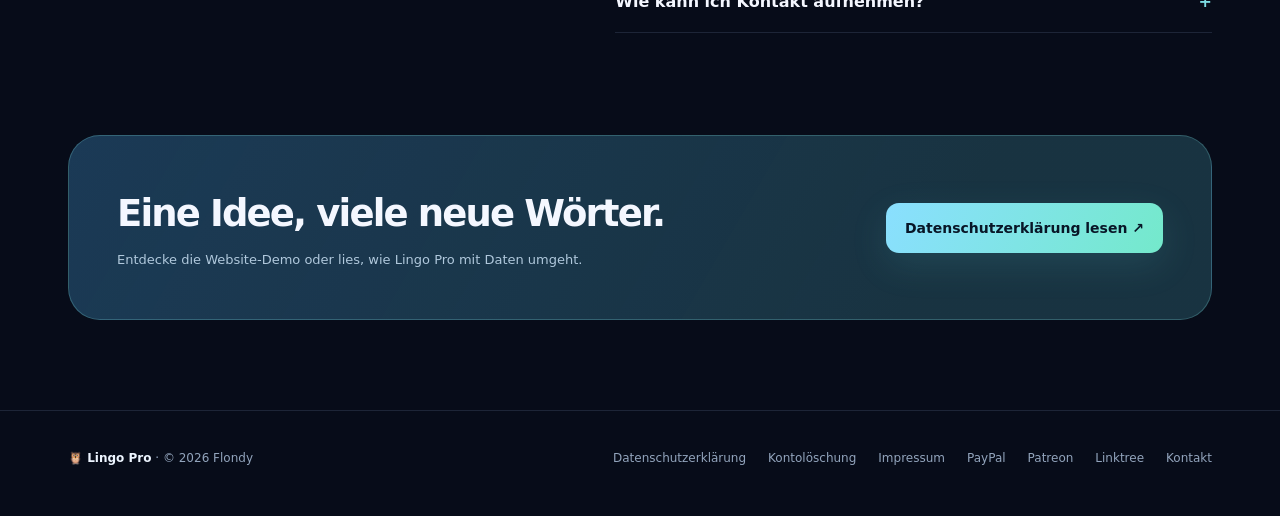
==== commit 8263896d: "Fußzeile: Links zu PayPal-Spende, Patreon und Linktree Co-Authored-By: Claude Opus 5.5 <noreply@anth" ====
--- a/index.html
+++ b/index.html
@@ -35,6 +35,6 @@
 <div class="cta-block"><div><h2 data-i18n="ctaTitle">Eine Idee, viele neue Wörter.</h2><p data-i18n="ctaText">Entdecke die Website-Demo oder lies, wie Lingo Pro mit Daten umgeht.</p></div><a class="btn primary" href="privacy.html" data-i18n="ctaButton">Datenschutzerklärung lesen ↗</a></div>
 </main>
 </div>
-<footer class="footer"><div class="wrap footer-row"><div><strong style="color:#edf5ff">🦉 Lingo Pro</strong> <span>· © 2026 Flondy</span></div><div class="footer-links"><a href="privacy.html" data-i18n="footerPrivacy">Datenschutzerklärung</a><a href="delete-account.html" data-i18n="footerDelete">Kontolöschung</a><a href="impressum.html" data-i18n="footerImpressum">Impressum</a><a href="mailto:flondy.dev@gmail.com">Kontakt</a></div></div></footer>
+<footer class="footer"><div class="wrap footer-row"><div><strong style="color:#edf5ff">🦉 Lingo Pro</strong> <span>· © 2026 Flondy</span></div><div class="footer-links"><a href="privacy.html" data-i18n="footerPrivacy">Datenschutzerklärung</a><a href="delete-account.html" data-i18n="footerDelete">Kontolöschung</a><a href="https://flondy.github.io/app-store/impressum.html" data-i18n="footerImpressum">Impressum</a><a href="https://www.paypal.com/paypalme/MSingle72" target="_blank" rel="noopener">PayPal</a><a href="https://www.patreon.com/cw/Flondy" target="_blank" rel="noopener">Patreon</a><a href="https://linktr.ee/flondy" target="_blank" rel="noopener">Linktree</a><a href="mailto:flondy.dev@gmail.com">Kontakt</a></div></div></footer>
 <script src="site.js" defer></script>
 </body></html>
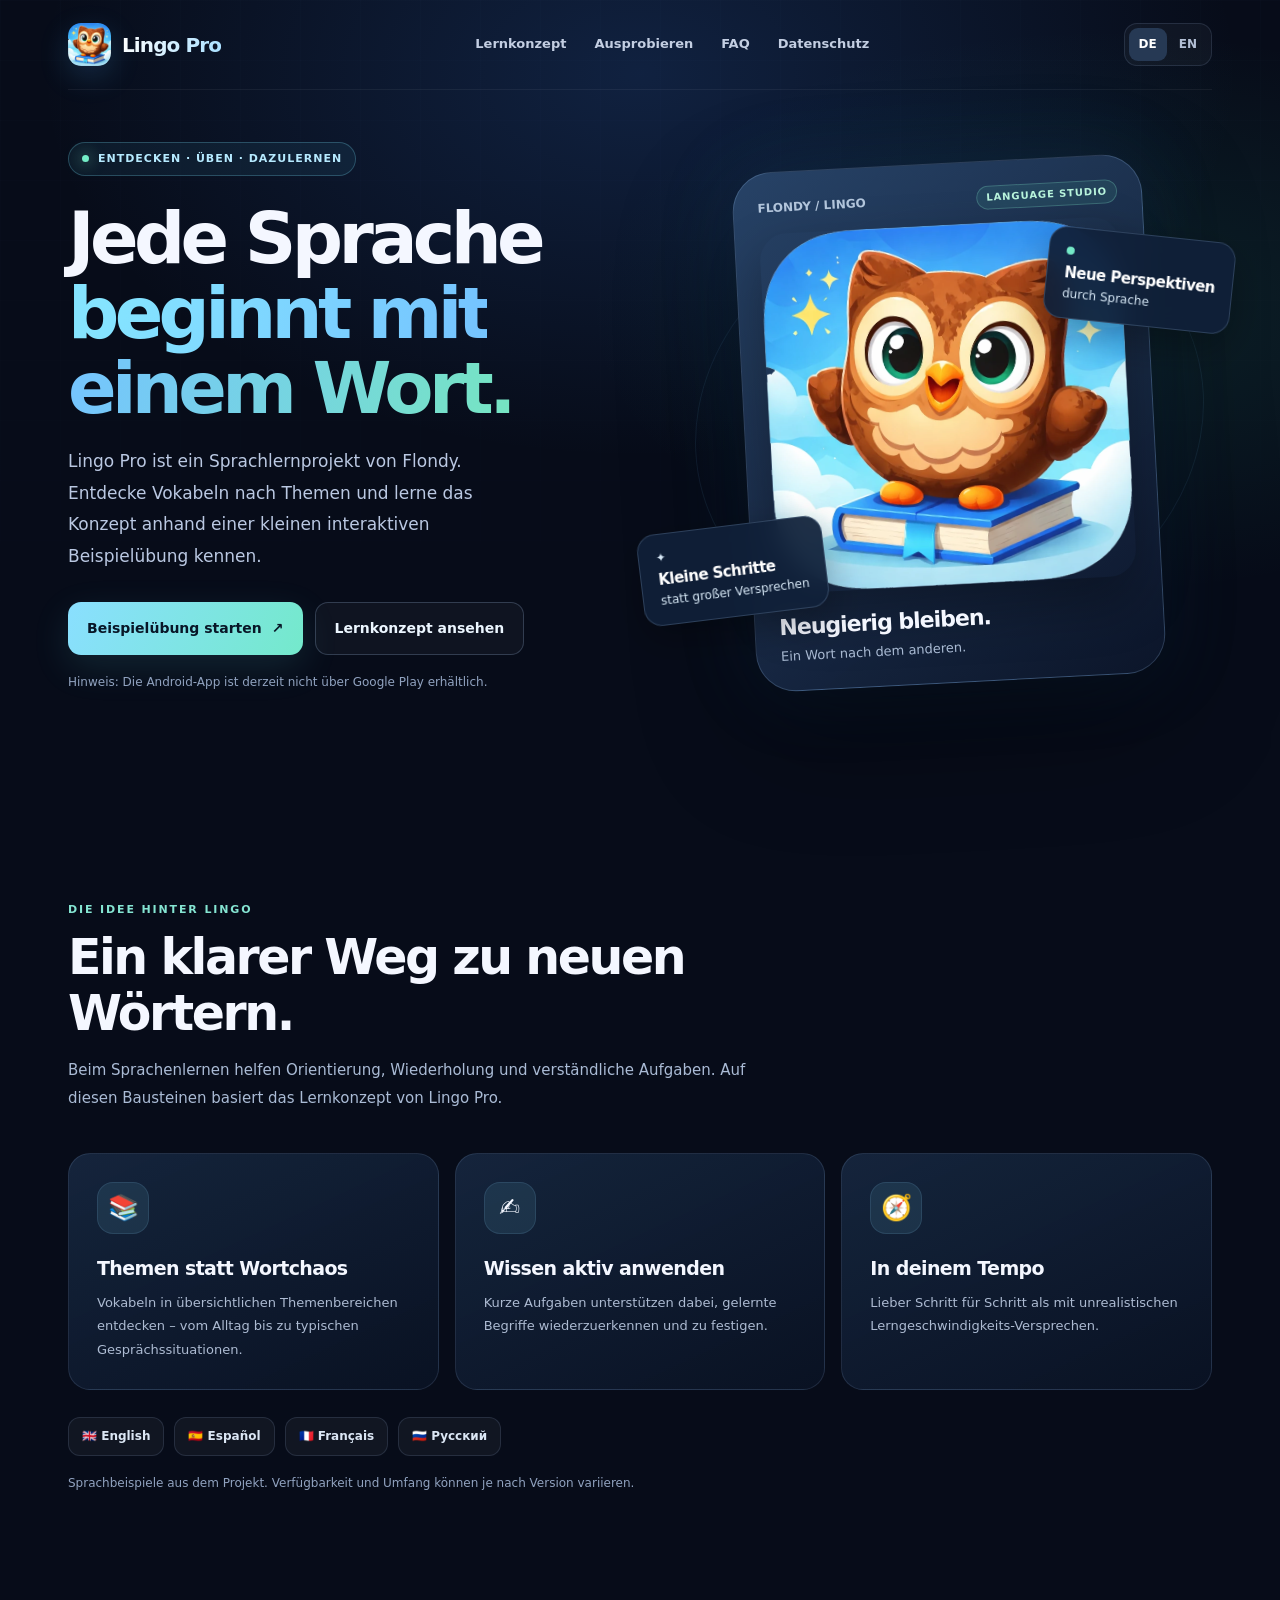
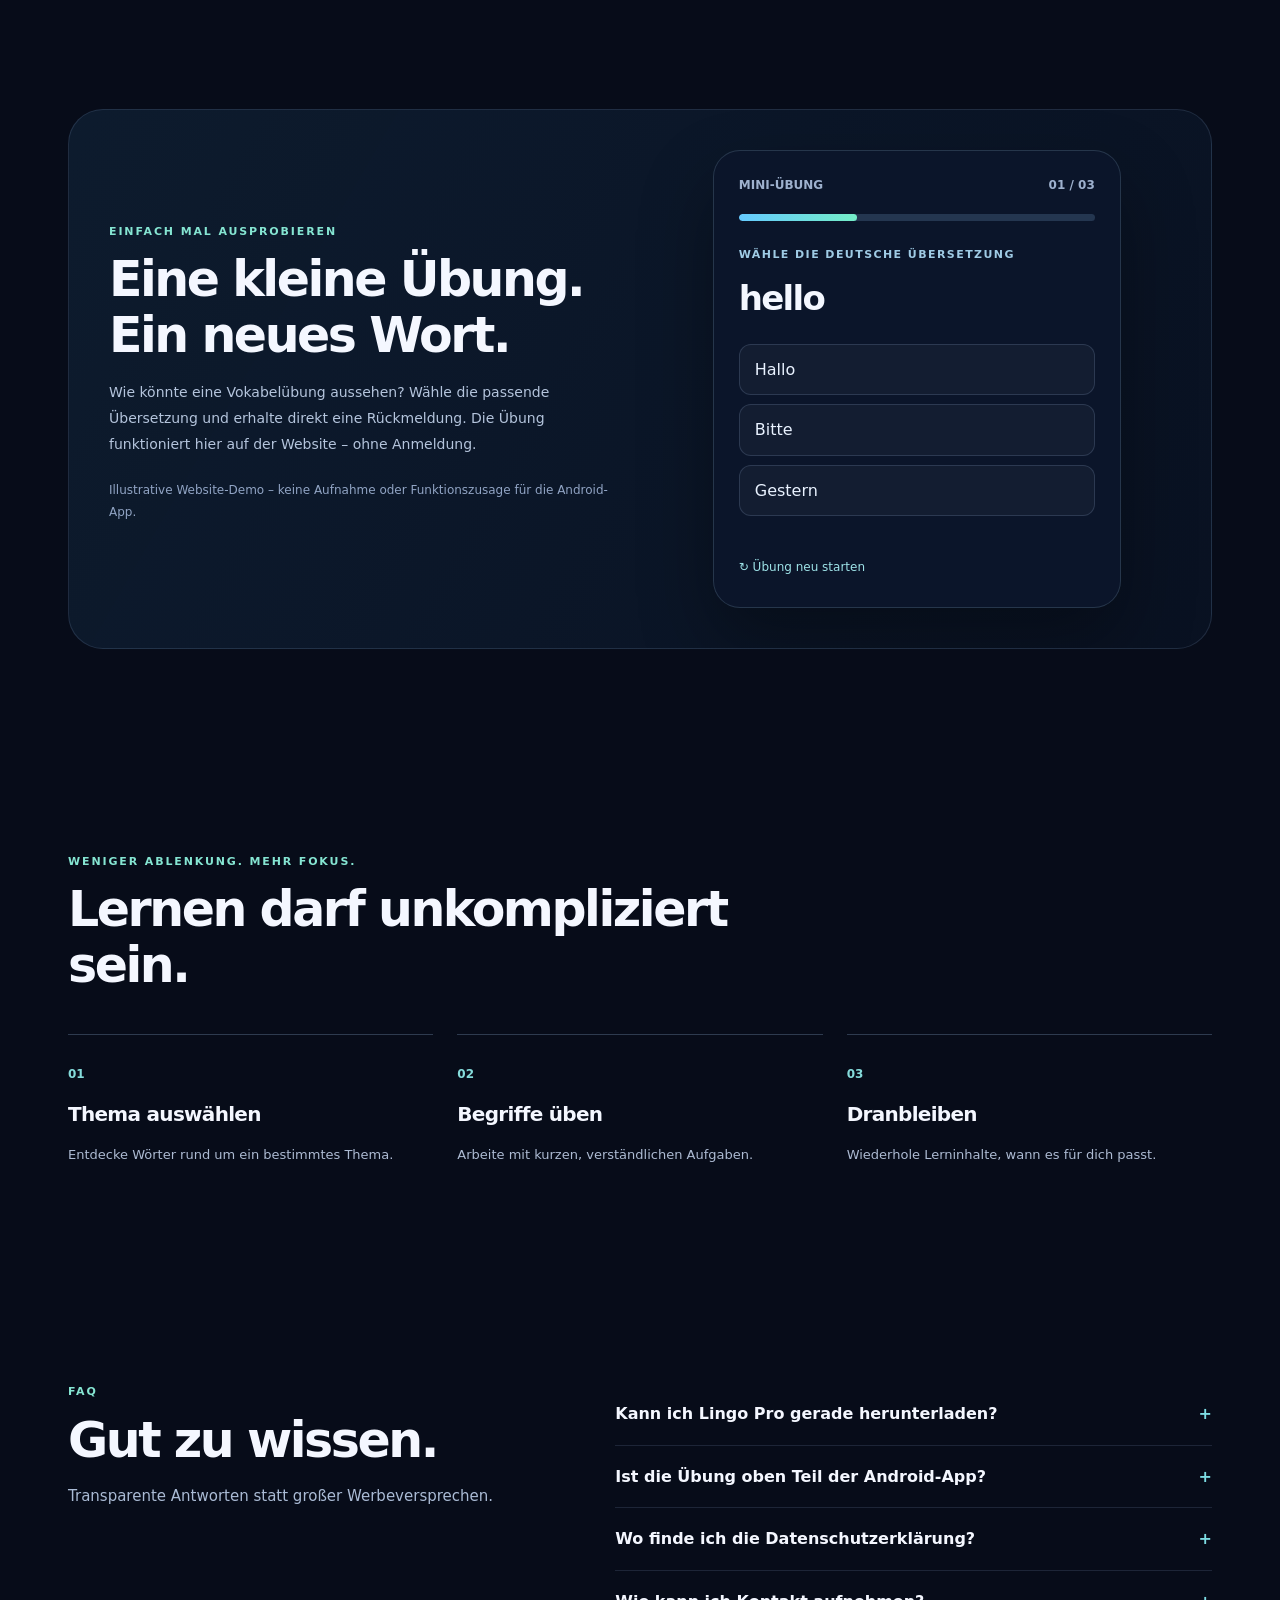
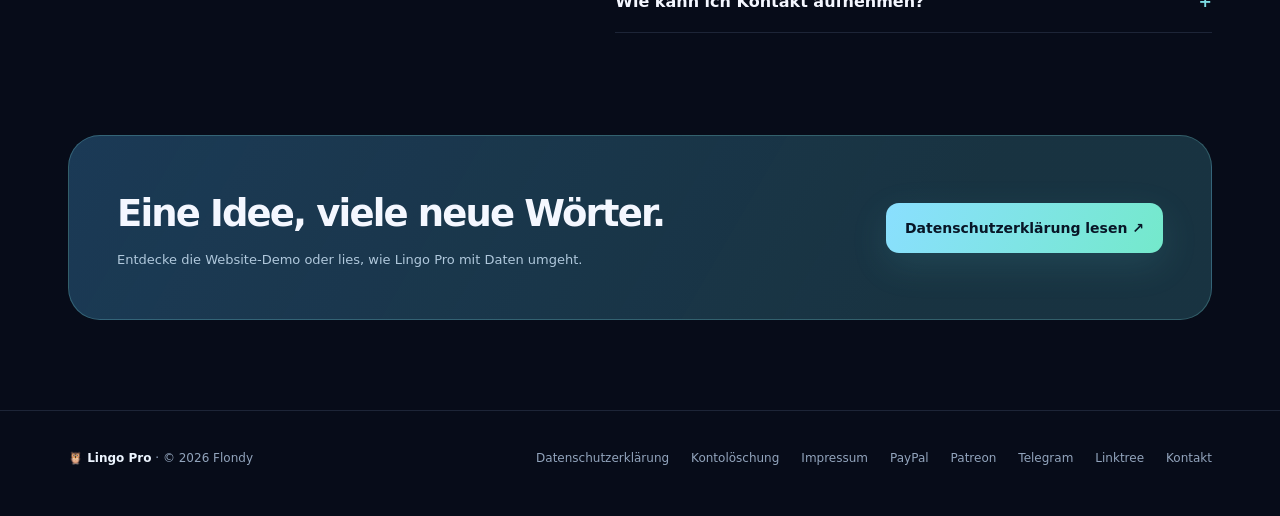
==== commit baed0a01: "Fußzeile: Telegram-Link Co-Authored-By: Claude Opus 5.5 <noreply@anthropic.com> Claude-Session: http" ====
--- a/index.html
+++ b/index.html
@@ -35,6 +35,6 @@
 <div class="cta-block"><div><h2 data-i18n="ctaTitle">Eine Idee, viele neue Wörter.</h2><p data-i18n="ctaText">Entdecke die Website-Demo oder lies, wie Lingo Pro mit Daten umgeht.</p></div><a class="btn primary" href="privacy.html" data-i18n="ctaButton">Datenschutzerklärung lesen ↗</a></div>
 </main>
 </div>
-<footer class="footer"><div class="wrap footer-row"><div><strong style="color:#edf5ff">🦉 Lingo Pro</strong> <span>· © 2026 Flondy</span></div><div class="footer-links"><a href="privacy.html" data-i18n="footerPrivacy">Datenschutzerklärung</a><a href="delete-account.html" data-i18n="footerDelete">Kontolöschung</a><a href="https://flondy.github.io/app-store/impressum.html" data-i18n="footerImpressum">Impressum</a><a href="https://www.paypal.com/paypalme/MSingle72" target="_blank" rel="noopener">PayPal</a><a href="https://www.patreon.com/cw/Flondy" target="_blank" rel="noopener">Patreon</a><a href="https://linktr.ee/flondy" target="_blank" rel="noopener">Linktree</a><a href="mailto:flondy.dev@gmail.com">Kontakt</a></div></div></footer>
+<footer class="footer"><div class="wrap footer-row"><div><strong style="color:#edf5ff">🦉 Lingo Pro</strong> <span>· © 2026 Flondy</span></div><div class="footer-links"><a href="privacy.html" data-i18n="footerPrivacy">Datenschutzerklärung</a><a href="delete-account.html" data-i18n="footerDelete">Kontolöschung</a><a href="https://flondy.github.io/app-store/impressum.html" data-i18n="footerImpressum">Impressum</a><a href="https://www.paypal.com/paypalme/MSingle72" target="_blank" rel="noopener">PayPal</a><a href="https://www.patreon.com/cw/Flondy" target="_blank" rel="noopener">Patreon</a><a href="https://t.me/Flondy" target="_blank" rel="noopener">Telegram</a><a href="https://linktr.ee/flondy" target="_blank" rel="noopener">Linktree</a><a href="mailto:flondy.dev@gmail.com">Kontakt</a></div></div></footer>
 <script src="site.js" defer></script>
 </body></html>
